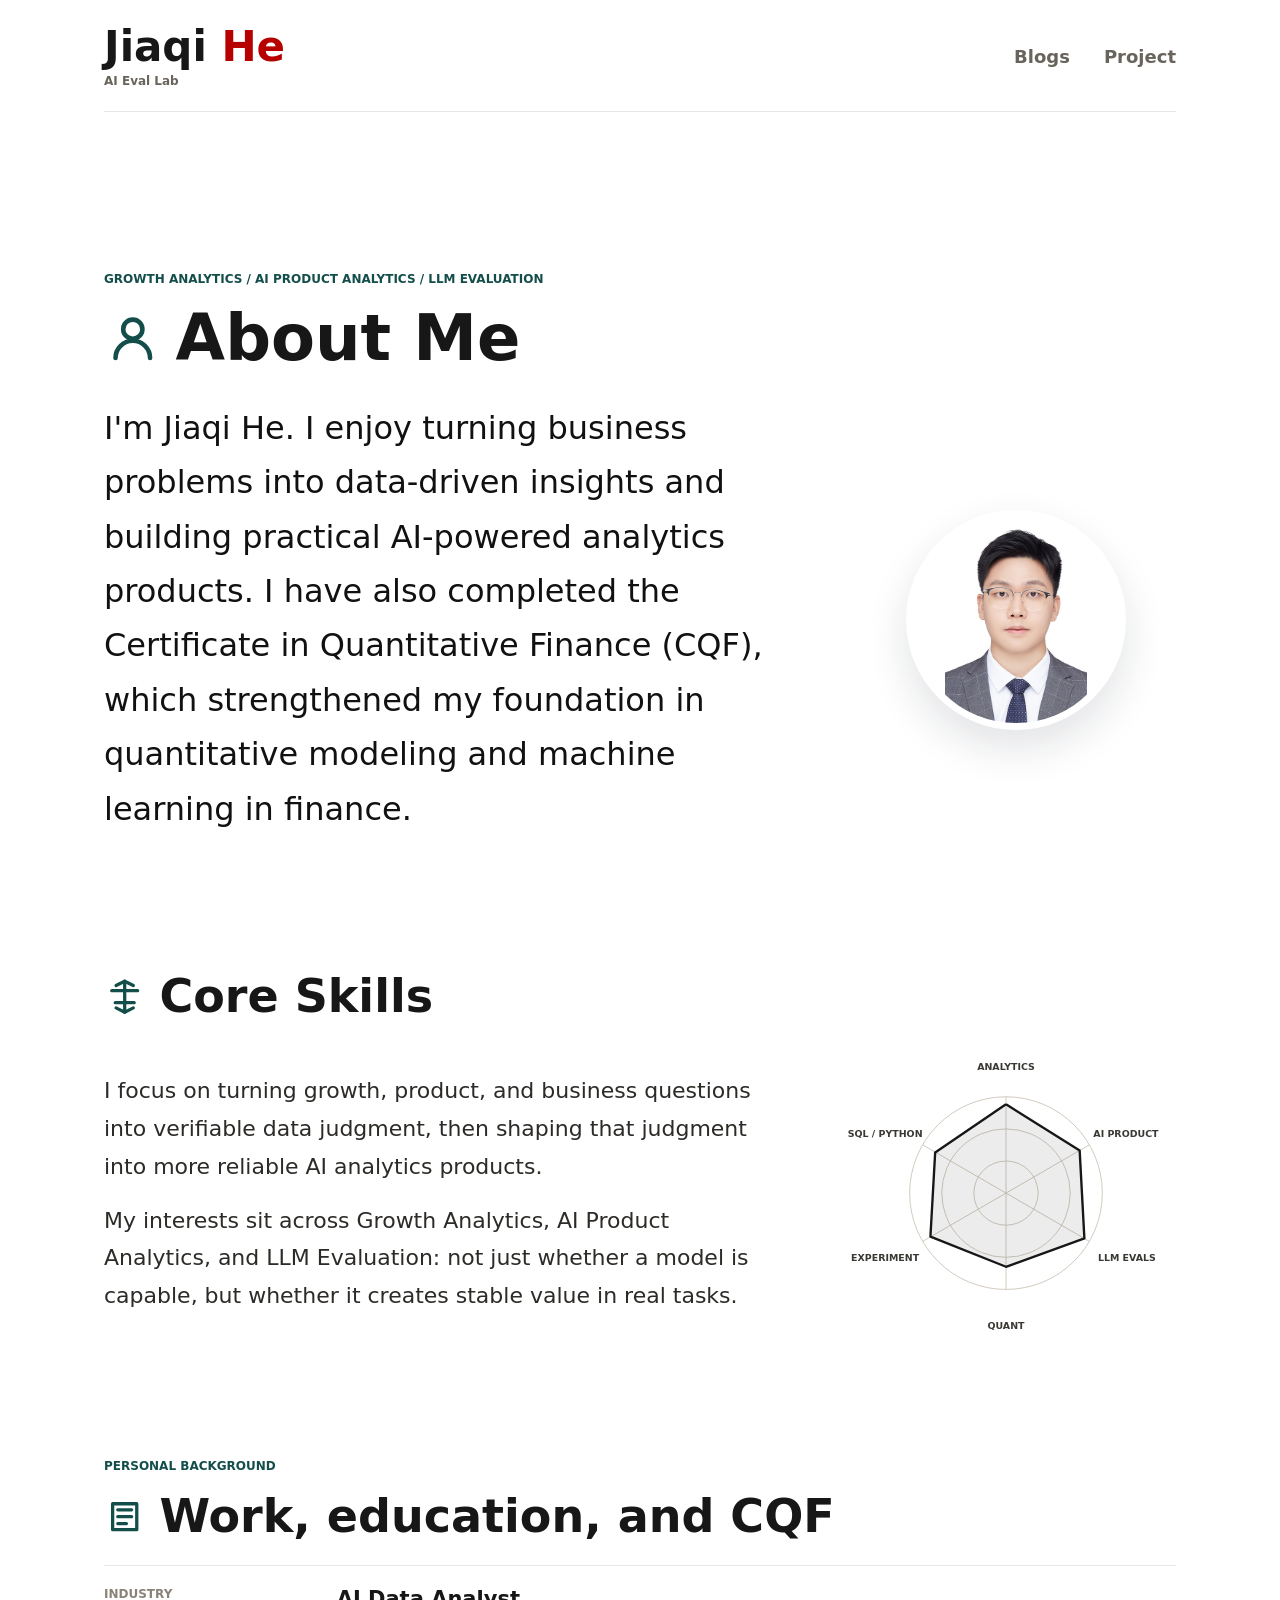
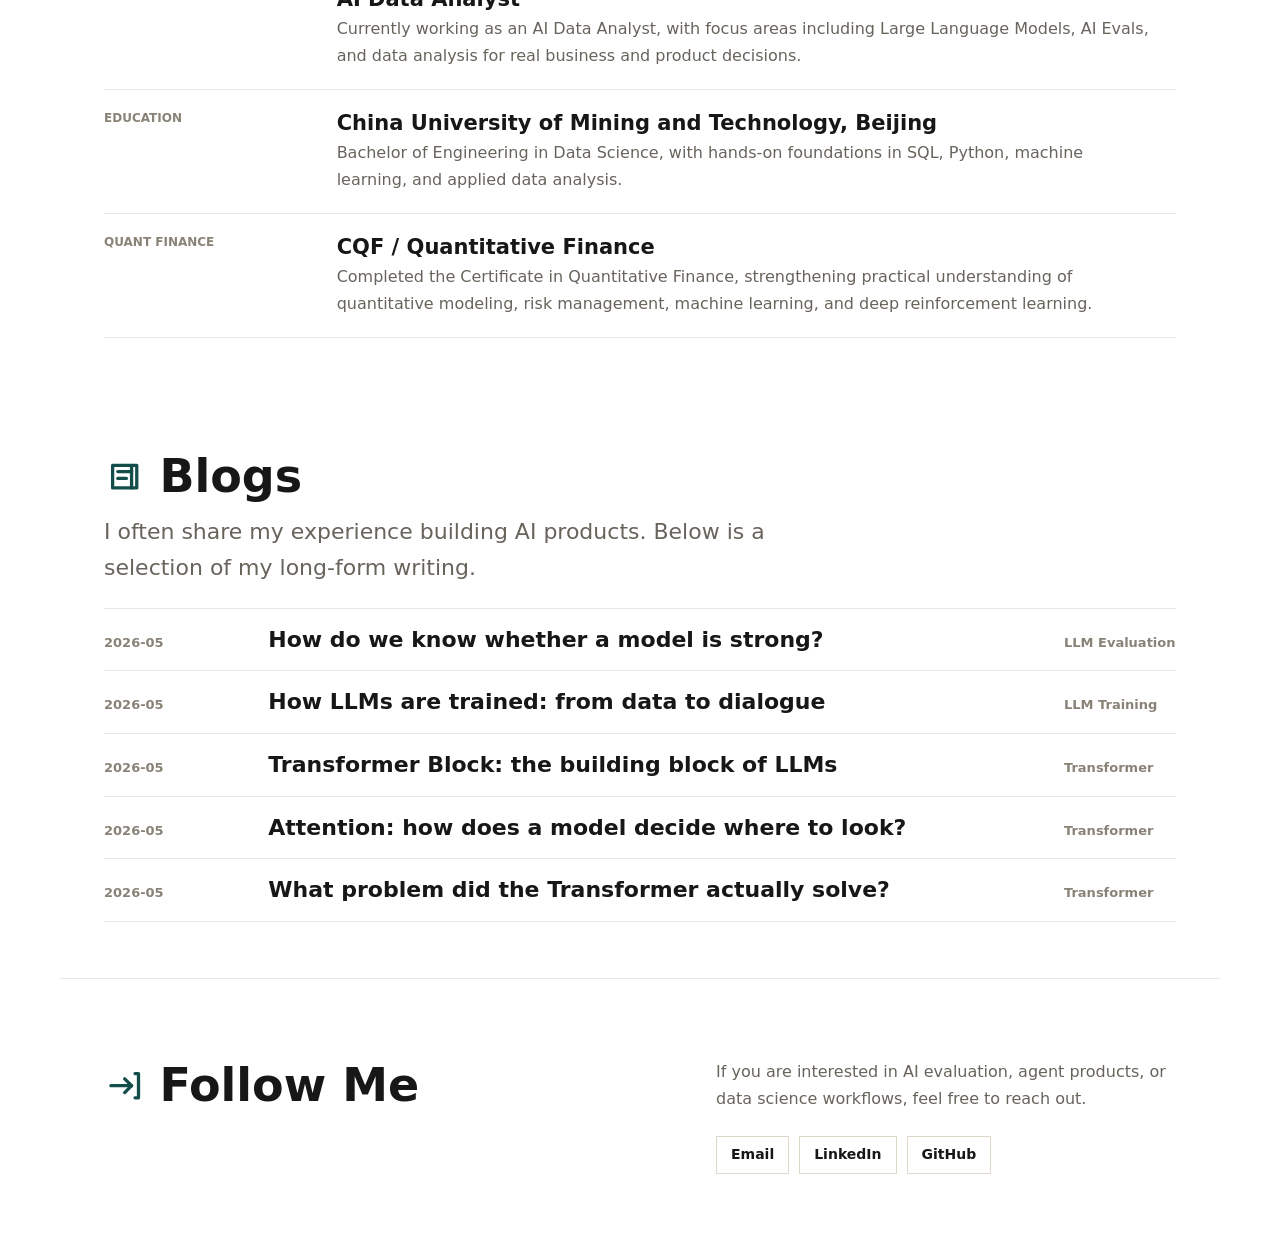
==== index.html @ b6d9ae8b "fix: unify brand to Jiaqi He (red italic) style across all pages Removes the JH block mark from arti" ====
<!doctype html>
<html lang="en">
  <head>
    <meta charset="utf-8" />
    <meta name="viewport" content="width=device-width, initial-scale=1" />
    <title>Jiaqi He | AI Eval & Agent Research</title>
    <meta
      name="description"
      content="一个数据科学背景的 AI 产品与评测研究者，持续探索大模型能力边界。"
    />
    <link rel="stylesheet" href="site.css?v=20260524-en" />
  </head>
  <body data-lang="en">
    <header class="site-header">
      <a class="brand" href="index.html" aria-label="回到首页">
        <span>
          <strong><span>Jiaqi</span> <em>He</em></strong>
          <small>AI Eval Lab</small>
        </span>
      </a>
      <nav class="nav" aria-label="主导航">
        <a href="blogs.html" data-i18n="navWriting">Blogs</a>
        <a href="projects.html" data-i18n="navWork">Project</a>
      </nav>
    </header>

    <main id="top">
      <section class="hero writer-hero" aria-labelledby="hero-title">
        <div class="hero-copy">
          <p class="eyebrow" data-i18n="heroEyebrow">Growth Analytics / AI Product Analytics / LLM Evaluation</p>
          <h1 id="hero-title" class="title-with-icon hero-title">
            <span class="title-icon" aria-hidden="true">
              <svg viewBox="0 0 24 24">
                <path d="M12 12a4 4 0 1 0 0-8 4 4 0 0 0 0 8Z" />
                <path d="M4.8 20a7.2 7.2 0 0 1 14.4 0" />
              </svg>
            </span>
            <span class="title-text" data-i18n="heroTitle">About Me</span>
          </h1>
          <p class="hero-lede" data-i18n="heroLede">
            I'm Jiaqi He. I enjoy turning business problems into data-driven insights and building practical AI-powered analytics products. I have also completed the Certificate in Quantitative Finance (CQF), which strengthened my foundation in quantitative modeling and machine learning in finance.
          </p>
        </div>
        <div class="profile-panel">
          <img src="assets/images/profile-professional.jpg" alt="Jiaqi He professional portrait" />
        </div>
      </section>

      <section class="section text-section" aria-labelledby="skills-title">
        <h2 id="skills-title" class="title-with-icon">
          <span class="title-icon" aria-hidden="true">
            <svg viewBox="0 0 24 24">
              <path d="M12 3v18" />
              <path d="M4.5 8.5h15" />
              <path d="M6.5 15.5h11" />
              <path d="M7 5.5 12 3l5 2.5" />
              <path d="M7 18.5 12 21l5-2.5" />
            </svg>
          </span>
          <span class="title-text" data-i18n="skillsKicker">Core Skills</span>
        </h2>
        <div class="skills-overview">
          <div class="text-stack">
            <p data-i18n="homeBioOne">
              我关注如何把增长、产品和业务问题转化为可验证的数据判断，并进一步沉淀成更稳定的 AI 分析产品。
            </p>
            <p data-i18n="homeBioTwo">
              我的工作兴趣集中在 Growth Analytics、AI Product Analytics 和 LLM Evaluation：既关心模型能力，也关心这些能力是否能在真实任务里稳定产生价值。
            </p>
          </div>
          <figure class="skill-radar" aria-label="Skill matrix radar chart">
            <svg viewBox="0 0 360 320" role="img" aria-labelledby="skill-radar-title skill-radar-desc">
              <title id="skill-radar-title">Skill Matrix</title>
              <desc id="skill-radar-desc">Radar chart showing strengths across analytics, AI product, LLM evaluation, quantitative modeling, experimentation, and SQL or Python.</desc>
              <g class="radar-grid">
                <circle cx="180" cy="160" r="34" />
                <circle cx="180" cy="160" r="68" />
                <circle cx="180" cy="160" r="102" />
                <line x1="180" y1="160" x2="180" y2="58" />
                <line x1="180" y1="160" x2="268" y2="109" />
                <line x1="180" y1="160" x2="268" y2="211" />
                <line x1="180" y1="160" x2="180" y2="262" />
                <line x1="180" y1="160" x2="92" y2="211" />
                <line x1="180" y1="160" x2="92" y2="109" />
              </g>
              <polygon class="radar-area" points="180,66 258,115 263,208 180,238 100,206 105,117" />
              <polyline class="radar-line" points="180,66 258,115 263,208 180,238 100,206 105,117 180,66" />
              <g class="radar-labels">
                <text x="180" y="30" text-anchor="middle">Analytics</text>
                <text x="307" y="101" text-anchor="middle">AI Product</text>
                <text x="308" y="232" text-anchor="middle">LLM Evals</text>
                <text x="180" y="304" text-anchor="middle">Quant</text>
                <text x="52" y="232" text-anchor="middle">Experiment</text>
                <text x="52" y="101" text-anchor="middle">SQL / Python</text>
              </g>
            </svg>
          </figure>
        </div>
      </section>

      <section class="section compact-section" aria-labelledby="background-title">
        <div class="section-heading">
          <p class="section-kicker" data-i18n="backgroundKicker">Personal Background</p>
          <h2 id="background-title" class="title-with-icon">
            <span class="title-icon" aria-hidden="true">
              <svg viewBox="0 0 24 24">
                <path d="M5 4.5h14v15H5z" />
                <path d="M8 8h8" />
                <path d="M8 12h8" />
                <path d="M8 16h5" />
              </svg>
            </span>
            <span class="title-text" data-i18n="aboutDetailTitle">基础与经历</span>
          </h2>
        </div>
        <div class="info-list">
          <article class="info-row">
            <span class="info-meta" data-i18n="backgroundOneLabel">Industry</span>
            <div>
              <h3 data-i18n="backgroundOneTitle">AI Data Analyst</h3>
              <p data-i18n="backgroundOneBody">当前从事 AI Data Analyst 工作，关注 Large Language Models、AI Evals，以及如何用数据分析支持实际业务和产品判断。</p>
            </div>
          </article>
          <article class="info-row">
            <span class="info-meta" data-i18n="backgroundTwoLabel">Education</span>
            <div>
              <h3 data-i18n="backgroundTwoTitle">中国矿业大学（北京）</h3>
              <p data-i18n="backgroundTwoBody">本科专业为 Data Science，系统学习 SQL、Python、机器学习和数据分析，并持续将数据方法用于业务问题拆解。</p>
            </div>
          </article>
          <article class="info-row">
            <span class="info-meta" data-i18n="backgroundThreeLabel">Quant Finance</span>
            <div>
              <h3 data-i18n="backgroundThreeTitle">CQF / Quantitative Finance</h3>
              <p data-i18n="backgroundThreeBody">完成 Certificate in Quantitative Finance，强化了金融量化建模、风险管理、机器学习和深度强化学习方面的实践基础。</p>
            </div>
          </article>
        </div>
      </section>

      <section class="section compact-section" aria-labelledby="selected-blogs-title">
        <div class="section-heading">
          <h2 id="selected-blogs-title" class="title-with-icon">
            <span class="title-icon" aria-hidden="true">
              <svg viewBox="0 0 24 24">
                <path d="M5 5.5h14v13H5z" />
                <path d="M8 9h8" />
                <path d="M8 13h5" />
                <path d="M16 5.5v13" />
              </svg>
            </span>
            <span class="title-text" data-i18n="homeSelectedBlogsTitle">Blogs</span>
          </h2>
          <p class="section-intro" data-i18n="homeSelectedBlogsIntro">
            I often share my experience building AI products. Below is a selection of my long-form writing.
          </p>
        </div>
        <div class="post-table">
          <a class="post-row" href="articles/model-evaluation.html">
            <time data-i18n="postFiveDate">2026-05</time>
            <span data-i18n="writingFiveTitle">大模型能力评估：怎么判断一个模型强不强？</span>
            <em data-i18n="postFiveTopic">LLM Evaluation</em>
          </a>
          <a class="post-row" href="articles/llm-training.html">
            <time data-i18n="postFourDate">2026-05</time>
            <span data-i18n="writingFourTitle">LLM 训练过程：从数据到会对话的模型</span>
            <em data-i18n="postFourTopic">LLM Training</em>
          </a>
          <a class="post-row" href="articles/transformer-block.html">
            <time data-i18n="postThreeDate">2026-05</time>
            <span data-i18n="writingThreeTitle">Transformer Block：大模型的一块积木</span>
            <em data-i18n="postThreeTopic">Transformer</em>
          </a>
          <a class="post-row" href="articles/attention.html">
            <time data-i18n="postTwoDate">2026-05</time>
            <span data-i18n="writingTwoTitle">Attention 机制：模型如何决定该看哪里？</span>
            <em data-i18n="postTwoTopic">Transformer</em>
          </a>
          <a class="post-row" href="articles/transformer.html">
            <time data-i18n="postOneDate">2026-05</time>
            <span data-i18n="writingOneTitle">Transformer 到底解决了什么问题？</span>
            <em data-i18n="postOneTopic">Transformer</em>
          </a>
        </div>
      </section>
    </main>

    <footer class="site-footer" id="contact">
      <div>
        <h2 class="title-with-icon">
          <span class="title-icon" aria-hidden="true">
            <svg viewBox="0 0 24 24">
              <path d="M4 12h12" />
              <path d="m12 8 4 4-4 4" />
              <path d="M18 5h2v14h-2" />
            </svg>
          </span>
          <span class="title-text" data-i18n="contactTitle">Follow Me</span>
        </h2>
      </div>
      <div class="contact-panel">
        <p class="contact-copy" data-i18n="contactBody">
          如果你也关注 AI 评测、Agent 产品或数据科学工作流，欢迎交流。
        </p>
        <div class="contact-actions" aria-label="Contact links">
          <a href="mailto:hejiaqi0318@163.com">Email</a>
          <a href="https://www.linkedin.com/in/jiaqihe-ai" target="_blank" rel="noreferrer">LinkedIn</a>
          <a href="https://github.com/hejiaqi0318" target="_blank" rel="noreferrer">GitHub</a>
        </div>
      </div>
    </footer>
    <script src="site.js?v=20260524-en"></script>
  </body>
</html>
---- site.css ----
:root {
  --bg: #f7f5ef;
  --paper: #fffdf8;
  --panel: #ffffff;
  --ink: #171717;
  --muted: #68645c;
  --quiet: #898277;
  --line: #ded8ca;
  --line-strong: #171717;
  --accent: #0f766e;
  --accent-dark: #134e4a;
  --blue: #2457a6;
  --green: #0f766e;
  --shadow: 0 20px 45px rgba(38, 35, 28, 0.1);
}

* {
  box-sizing: border-box;
}

html {
  scroll-behavior: smooth;
}

body {
  margin: 0;
  background: #ffffff;
  color: var(--ink);
  font-family:
    Inter, ui-sans-serif, system-ui, -apple-system, BlinkMacSystemFont, "Segoe UI",
    "PingFang SC", "Hiragino Sans GB", "Microsoft YaHei", sans-serif;
  line-height: 1.65;
}

a {
  color: inherit;
  text-decoration: none;
}

.site-header {
  max-width: 1160px;
  margin: 0 auto;
  display: grid;
  grid-template-columns: 1fr auto;
  align-items: center;
  gap: 24px;
  padding: 26px clamp(20px, 4vw, 44px) 20px;
  background: #ffffff;
}

.site-header::after {
  grid-column: 1 / -1;
  height: 1px;
  background: #e6e6e6;
  content: "";
}

.brand {
  display: inline-flex;
  align-items: center;
  gap: 12px;
  width: fit-content;
  font-size: clamp(28px, 4vw, 42px);
  font-weight: 800;
}

.brand strong,
.brand small {
  display: block;
  line-height: 1;
}

.brand em {
  color: #b70000;
  font-style: normal;
}

.brand small {
  margin-top: 7px;
  color: var(--muted);
  font-size: 12px;
  font-weight: 650;
}

.nav {
  display: flex;
  gap: clamp(14px, 3vw, 34px);
  color: var(--muted);
  font-size: 18px;
  font-weight: 750;
}

.nav a:hover,
.project-card a:hover,
.writing-item:hover h3 {
  color: var(--accent-dark);
}

.hero {
  display: grid;
  grid-template-columns: minmax(0, 1.1fr) minmax(360px, 640px);
  gap: clamp(40px, 7vw, 112px);
  align-items: center;
  padding: clamp(76px, 11vw, 138px) clamp(20px, 4vw, 44px) clamp(42px, 6vw, 72px);
}

.hero-copy {
  max-width: 720px;
}

.eyebrow,
.section-kicker,
.card-label {
  margin: 0 0 14px;
  color: var(--accent-dark);
  font-size: 12px;
  font-weight: 850;
  letter-spacing: 0;
  text-transform: uppercase;
}

h1,
h2,
h3,
p {
  margin-top: 0;
}

h1 {
  max-width: 920px;
  margin-bottom: 28px;
  font-size: clamp(42px, 5vw, 64px);
  line-height: 1.08;
  letter-spacing: 0;
}

.hero-lede {
  max-width: 720px;
  margin-bottom: 28px;
  color: #111111;
  font-size: clamp(22px, 2.7vw, 32px);
  line-height: 1.7;
}

.signal-list {
  display: flex;
  flex-wrap: wrap;
  gap: 10px;
  margin-bottom: 30px;
}

.signal-list span {
  display: inline-flex;
  align-items: center;
  min-height: 34px;
  padding: 0 12px;
  border: 1px solid var(--line);
  background: rgba(255, 255, 255, 0.72);
  color: #38524f;
  font-size: 12px;
  font-weight: 780;
}

.hero-actions {
  display: flex;
  flex-wrap: wrap;
  gap: 12px;
}

.button {
  display: inline-flex;
  align-items: center;
  justify-content: center;
  min-height: 54px;
  padding: 0 22px;
  border: 1px solid #d9dee7;
  border-radius: 8px;
  color: #0576a8;
  font-size: 18px;
  font-weight: 800;
}

.button.primary {
  background: transparent;
  color: #0576a8;
}

.button.secondary {
  background: transparent;
}

.hero-visual {
  margin: 0;
}

.hero-visual img {
  display: block;
  width: 100%;
  aspect-ratio: 4 / 3;
  object-fit: cover;
  object-position: center;
  border: 1px solid var(--line);
  box-shadow: var(--shadow);
}

.hero-visual figcaption {
  margin-top: 12px;
  color: var(--muted);
  font-size: 13px;
}

.writer-hero {
  max-width: 1160px;
  margin: 0 auto;
  grid-template-columns: minmax(0, 760px) minmax(220px, 320px);
  min-height: auto;
  align-items: center;
}

.quick-links {
  display: flex;
  flex-wrap: wrap;
  gap: 16px;
  margin-top: 22px;
  color: #111111;
  font-size: 20px;
  font-weight: 850;
}

.quick-links a {
  color: #111111;
}

.quick-links a:hover {
  color: #0576a8;
}

.profile-panel {
  align-self: center;
  width: min(220px, 100%);
  margin: clamp(42px, 9vw, 120px) auto 0;
}

.profile-panel img {
  width: 100%;
  aspect-ratio: 1;
  padding: 7px;
  object-fit: contain;
  object-position: center;
  background: #ffffff;
  border: 0;
  border-radius: 999px;
  box-shadow: 0 18px 42px rgba(17, 24, 39, 0.12);
}

.section {
  max-width: 1160px;
  margin: 0 auto;
  padding: clamp(44px, 7vw, 82px) clamp(20px, 4vw, 44px);
  border-top: 0;
}

.statement {
  display: grid;
  grid-template-columns: minmax(0, 1.2fr) minmax(300px, 0.8fr);
  gap: clamp(30px, 6vw, 72px);
  align-items: center;
  background: #ffffff;
}

.statement h2 {
  max-width: 980px;
  margin-bottom: 18px;
  font-size: clamp(30px, 4.4vw, 52px);
  line-height: 1.12;
}

.statement-copy p:last-child {
  max-width: 850px;
  margin-bottom: 0;
  color: var(--muted);
  font-size: 19px;
}

.skill-cloud {
  display: flex;
  flex-wrap: wrap;
  align-content: center;
  justify-content: center;
  gap: 10px;
  min-height: 300px;
  padding: clamp(18px, 3vw, 28px);
  border: 1px solid var(--line);
  background:
    linear-gradient(135deg, rgba(240, 251, 248, 0.74), rgba(255, 255, 255, 0.92)),
    #ffffff;
  box-shadow: 0 12px 28px rgba(38, 35, 28, 0.06);
}

.skill-cloud span {
  display: inline-flex;
  align-items: center;
  min-height: 34px;
  padding: 0 12px;
  border: 1px solid rgba(15, 118, 110, 0.18);
  background: rgba(255, 255, 255, 0.78);
  color: #38524f;
  font-size: 13px;
  font-weight: 850;
}

.skill-cloud .cloud-lg {
  min-height: 42px;
  font-size: 17px;
}

.skill-cloud .cloud-xl {
  min-height: 52px;
  background: #171717;
  color: #ffffff;
  font-size: 22px;
}

.section-heading {
  display: block;
  margin-bottom: 22px;
}

.section-heading h2,
.site-footer h2 {
  margin-bottom: 0;
  font-size: clamp(30px, 4vw, 46px);
  line-height: 1.14;
}

.title-with-icon {
  display: flex;
  align-items: center;
  gap: 14px;
}

.title-icon {
  display: inline-flex;
  flex: 0 0 auto;
  width: 0.9em;
  height: 0.9em;
  color: var(--accent-dark);
}

.title-icon svg {
  display: block;
  width: 100%;
  height: 100%;
  fill: none;
  stroke: currentColor;
  stroke-linecap: round;
  stroke-linejoin: round;
  stroke-width: 1.9;
}

.title-text {
  min-width: 0;
}

.section-intro {
  max-width: 760px;
  margin: 12px 0 0;
  color: var(--muted);
  font-size: clamp(18px, 2vw, 22px);
  line-height: 1.62;
}

.text-section .section-intro {
  margin-bottom: 24px;
}

.text-section {
  padding-top: clamp(18px, 3vw, 34px);
  padding-bottom: clamp(30px, 5vw, 56px);
}

.text-section h2 {
  max-width: 860px;
  margin-bottom: 20px;
  font-size: clamp(30px, 4vw, 46px);
  line-height: 1.14;
}

.skills-overview {
  display: grid;
  grid-template-columns: minmax(0, 1fr) minmax(260px, 340px);
  gap: clamp(28px, 6vw, 72px);
  align-items: center;
}

.text-stack {
  display: grid;
  gap: 16px;
  max-width: 820px;
}

.text-stack p {
  margin-bottom: 0;
  color: #2d2b27;
  font-size: clamp(18px, 2vw, 22px);
  line-height: 1.72;
}

.skill-radar {
  margin: 0;
}

.skill-radar svg {
  display: block;
  width: 100%;
  max-width: 360px;
  margin-left: auto;
}

.radar-grid circle,
.radar-grid line {
  fill: none;
  stroke: #cfc8bb;
  stroke-width: 1;
}

.radar-area {
  fill: rgba(23, 23, 23, 0.08);
}

.radar-line {
  fill: none;
  stroke: var(--ink);
  stroke-linejoin: round;
  stroke-width: 2.5;
}

.radar-labels {
  fill: #3a3833;
  font-size: 10px;
  font-weight: 850;
  text-transform: uppercase;
}

.compact-section {
  padding-top: clamp(30px, 5vw, 56px);
  padding-bottom: clamp(30px, 5vw, 56px);
}

.page-intro {
  padding-bottom: clamp(20px, 3vw, 34px);
}

.page-intro h1 {
  margin-bottom: 18px;
}

.page-intro p:last-child {
  max-width: 760px;
  margin-bottom: 0;
  color: var(--muted);
  font-size: clamp(18px, 2vw, 22px);
}

.series-home-grid {
  display: grid;
  gap: 0;
  border-top: 1px solid #e6e6e6;
}

.series-home-card {
  min-height: auto;
  padding: 22px 0;
  border: 0;
  border-bottom: 1px solid #e6e6e6;
  background: #ffffff;
}

.series-home-card.featured {
  background: #ffffff;
}

.series-home-card span,
.post-meta {
  display: block;
  margin-bottom: 8px;
  color: var(--accent-dark);
  font-size: 12px;
  font-weight: 850;
  text-transform: uppercase;
}

.series-home-card strong {
  display: block;
  margin-bottom: 6px;
  font-size: 26px;
  line-height: 1.2;
}

.series-home-card p {
  margin-bottom: 0;
  color: var(--muted);
}

.background-grid,
.project-grid {
  display: grid;
  gap: 18px;
}

.project-list {
  display: grid;
  gap: 0;
  border-top: 1px solid #e6e6e6;
}

.background-grid {
  grid-template-columns: repeat(3, minmax(0, 1fr));
}

.background-grid.compact .background-card {
  min-height: 220px;
}

.project-grid {
  grid-template-columns: 1.15fr 1fr 1fr;
}

.background-card,
.project-card,
.writing-item {
  background: var(--panel);
  border: 0;
  border-bottom: 1px solid #e6e6e6;
  box-shadow: none;
}

.background-card {
  min-height: 260px;
  padding: 26px;
}

.background-card h3 {
  margin-bottom: 12px;
  font-size: 24px;
  line-height: 1.2;
}

.background-card p {
  color: var(--muted);
}

.info-list {
  display: grid;
  border-top: 1px solid #e6e6e6;
}

.info-row {
  display: grid;
  grid-template-columns: minmax(118px, 0.22fr) minmax(0, 1fr);
  gap: clamp(18px, 4vw, 48px);
  padding: 20px 0;
  border-bottom: 1px solid #e6e6e6;
}

.info-meta,
.project-topic {
  color: var(--quiet);
  font-size: 12px;
  font-weight: 850;
  line-height: 1.35;
  text-transform: uppercase;
}

.info-row h3 {
  margin-bottom: 4px;
  font-size: 21px;
  line-height: 1.25;
}

.info-row p {
  max-width: 820px;
  margin-bottom: 0;
  color: var(--muted);
}

.project-card {
  min-height: auto;
  padding: 24px 0;
}

.project-card.featured {
  background: #f0fbf8;
  border-color: rgba(15, 118, 110, 0.3);
}

.project-card h2,
.project-card h3 {
  margin-bottom: 12px;
  font-size: 24px;
  line-height: 1.2;
}

.project-card p {
  color: var(--muted);
}

.project-card a {
  display: inline-flex;
  margin-top: 10px;
  color: var(--accent);
  font-weight: 850;
}

.project-table {
  display: grid;
  border-top: 1px solid #e6e6e6;
}

.project-row {
  display: grid;
  grid-template-columns: minmax(118px, 0.22fr) minmax(0, 1fr) minmax(90px, auto);
  gap: clamp(16px, 4vw, 44px);
  align-items: start;
  padding: 22px 0;
  border-bottom: 1px solid #e6e6e6;
}

.project-row h2 {
  margin-bottom: 5px;
  font-size: 22px;
  line-height: 1.25;
}

.project-row p {
  max-width: 780px;
  margin-bottom: 0;
  color: var(--muted);
}

.project-status {
  justify-self: end;
  color: var(--accent-dark);
  font-size: 13px;
  font-style: normal;
  font-weight: 850;
  white-space: nowrap;
}

a.project-status:hover {
  color: #0576a8;
}

.check-list {
  display: grid;
  gap: 8px;
  margin: 20px 0 0;
  padding: 0;
  list-style: none;
}

.check-list li {
  position: relative;
  padding-left: 18px;
  color: #2d4b48;
  font-size: 15px;
}

.check-list li::before {
  position: absolute;
  left: 0;
  content: "•";
  color: var(--accent);
  font-weight: 900;
}

.writing-list {
  display: grid;
  gap: 0;
  border-top: 1px solid #e6e6e6;
}

.writing-item {
  display: grid;
  grid-template-columns: 64px 1fr;
  gap: 18px;
  align-items: start;
  padding: 22px 0;
}

.writing-item .list-number {
  display: grid;
  place-items: center;
  width: 44px;
  height: 44px;
  background: #eef2ff;
  color: var(--blue);
  font-weight: 850;
}

.writing-item h3 {
  margin-bottom: 5px;
  font-size: 24px;
}

.writing-item p {
  margin-bottom: 0;
  color: var(--muted);
}

.writing-item .post-meta {
  margin-bottom: 4px;
  color: var(--quiet);
}

.post-table {
  display: grid;
  border-top: 1px solid #e6e6e6;
}

.post-row {
  display: grid;
  grid-template-columns: minmax(88px, 0.16fr) minmax(0, 1fr) minmax(112px, auto);
  gap: clamp(16px, 4vw, 44px);
  align-items: baseline;
  padding: 16px 0;
  border-bottom: 1px solid #e6e6e6;
}

.post-row time,
.post-row em {
  color: var(--quiet);
  font-size: 13px;
  font-style: normal;
  font-weight: 760;
  line-height: 1.35;
  white-space: nowrap;
}

.post-row span {
  color: var(--ink);
  font-size: clamp(18px, 2vw, 22px);
  font-weight: 760;
  line-height: 1.35;
}

.post-row:hover span {
  color: var(--accent-dark);
}

.series-shell {
  min-height: 100vh;
  background: #fffdf8;
}

.series-hero {
  display: grid;
  grid-template-columns: minmax(0, 1fr) minmax(260px, 420px);
  gap: clamp(28px, 6vw, 76px);
  align-items: end;
  padding: clamp(54px, 8vw, 92px) clamp(20px, 5vw, 72px);
  border-bottom: 1px solid var(--line);
  background:
    linear-gradient(135deg, rgba(240, 251, 248, 0.86), rgba(255, 253, 248, 0.94) 56%),
    #fffdf8;
}

.series-hero h1 {
  max-width: 840px;
  margin-bottom: 18px;
}

.series-hero p {
  max-width: 780px;
  margin-bottom: 0;
  color: #403d37;
  font-size: clamp(17px, 2vw, 21px);
}

.series-note {
  border: 1px solid var(--line);
  background: #ffffff;
  padding: 22px;
  box-shadow: 0 12px 28px rgba(38, 35, 28, 0.06);
}

.series-note strong {
  display: block;
  margin-bottom: 8px;
  font-size: 18px;
}

.series-note span {
  color: var(--muted);
  font-size: 14px;
}

.article-list {
  display: grid;
  gap: 14px;
  padding: clamp(38px, 6vw, 66px) clamp(20px, 5vw, 72px);
}

.article-card {
  display: grid;
  grid-template-columns: 74px minmax(0, 1fr) auto;
  gap: 20px;
  align-items: center;
  padding: 22px;
  border: 1px solid var(--line);
  background: var(--panel);
  box-shadow: 0 12px 28px rgba(38, 35, 28, 0.06);
}

.article-card:hover h2 {
  color: var(--accent-dark);
}

.article-card-index {
  display: grid;
  place-items: center;
  width: 52px;
  height: 52px;
  background: #eef2ff;
  color: var(--blue);
  font-weight: 900;
}

.article-card h2 {
  margin-bottom: 6px;
  font-size: clamp(22px, 3vw, 30px);
  line-height: 1.18;
}

.article-card p {
  margin-bottom: 0;
  color: var(--muted);
}

.read-time {
  justify-self: end;
  min-width: 92px;
  color: var(--accent-dark);
  font-size: 13px;
  font-weight: 850;
  text-align: right;
}

.article-page {
  background: #fffdf8;
}

.article-layout {
  max-width: 920px;
  margin: 0 auto;
  padding: clamp(42px, 7vw, 78px) clamp(20px, 5vw, 44px);
}

.series-progress {
  margin-bottom: 38px;
  padding: 20px;
  border: 1px solid var(--line);
  background: #ffffff;
}

.progress-meta {
  display: flex;
  flex-wrap: wrap;
  justify-content: space-between;
  gap: 12px;
  margin-bottom: 14px;
  color: var(--muted);
  font-size: 14px;
  font-weight: 780;
}

.progress-track {
  overflow: hidden;
  height: 8px;
  background: #ece6da;
}

.progress-fill {
  height: 100%;
  background: var(--accent);
}

.series-steps {
  display: grid;
  grid-template-columns: repeat(5, minmax(0, 1fr));
  gap: 8px;
  margin-top: 14px;
}

.series-phase {
  padding: 20px 0 4px;
}

.series-phase-label {
  display: inline-block;
  font-size: 11px;
  font-weight: 850;
  color: var(--accent-dark);
  text-transform: uppercase;
  letter-spacing: 0.05em;
}

.article-body table {
  width: 100%;
  border-collapse: collapse;
  margin: 20px 0;
  font-size: 15px;
  line-height: 1.5;
}

.article-body th {
  padding: 10px 14px;
  text-align: left;
  font-weight: 760;
  background: #f4f1eb;
  border: 1px solid var(--line);
  color: var(--ink);
}

.article-body td {
  padding: 10px 14px;
  border: 1px solid var(--line);
  color: #403d37;
  vertical-align: top;
}

.series-steps a {
  display: grid;
  grid-template-columns: auto minmax(0, 1fr);
  gap: 10px;
  align-items: center;
  min-height: 74px;
  padding: 12px;
  border: 1px solid var(--line);
  color: var(--muted);
  font-weight: 850;
}

.series-steps a.active {
  border-color: rgba(15, 118, 110, 0.42);
  background: #f0fbf8;
  color: var(--accent-dark);
}

.step-index {
  display: grid;
  place-items: center;
  width: 34px;
  height: 34px;
  background: #eef2ff;
  color: var(--blue);
  font-size: 12px;
  font-weight: 900;
}

.series-steps a.active .step-index {
  background: var(--accent);
  color: #ffffff;
}

.step-title {
  color: #403d37;
  font-size: 13px;
  line-height: 1.25;
}

.series-steps a.active .step-title {
  color: var(--accent-dark);
}

.article-header {
  margin-bottom: 34px;
}

.article-header h1 {
  margin-bottom: 16px;
}

.article-summary {
  color: #403d37;
  font-size: clamp(18px, 2vw, 22px);
}

.article-body {
  color: #24211d;
  font-size: 18px;
}

.article-body h2 {
  margin: 38px 0 12px;
  font-size: clamp(25px, 3vw, 34px);
  line-height: 1.18;
}

.article-body p,
.article-body li {
  color: #403d37;
}

.article-body ul {
  display: grid;
  gap: 10px;
  padding-left: 22px;
}

.article-body blockquote {
  margin: 20px 0;
  padding: 14px 20px;
  border-left: 3px solid var(--accent);
  background: #f4f1eb;
}

.article-body blockquote p {
  margin-bottom: 0;
  color: #403d37;
}

.article-body pre {
  margin: 24px 0;
  padding: 20px 22px;
  background: #f4f1eb;
  border: 1px solid var(--line);
  overflow-x: auto;
  font-size: 14px;
  line-height: 1.72;
  color: #24211d;
}

.article-body pre code {
  font-family: ui-monospace, "SF Mono", Menlo, Consolas, monospace;
}

.article-toc {
  margin: 0 0 38px;
  padding: 20px 24px;
  border: 1px solid var(--line);
  background: #f9f8f5;
}

.article-toc-label {
  display: block;
  margin-bottom: 14px;
  color: var(--quiet);
  font-size: 11px;
  font-weight: 850;
  letter-spacing: 0.06em;
  text-transform: uppercase;
}

.article-toc ol {
  margin: 0;
  padding: 0;
  list-style: none;
  display: grid;
  gap: 9px;
}

.article-toc li {
  display: grid;
  grid-template-columns: 22px 1fr;
  gap: 10px;
  align-items: baseline;
}

.article-toc .toc-num {
  color: var(--quiet);
  font-size: 12px;
  font-weight: 780;
  font-variant-numeric: tabular-nums;
}

.article-toc a {
  color: var(--ink);
  font-size: 15px;
  font-weight: 760;
  line-height: 1.4;
}

.article-toc a:hover {
  color: var(--accent-dark);
}

.article-body h2 {
  position: relative;
}

.heading-anchor {
  position: absolute;
  left: -1.2em;
  opacity: 0;
  color: var(--muted);
  font-size: 0.72em;
  font-weight: 400;
  transition: opacity 0.12s;
  text-decoration: none;
}

.article-body h2:hover .heading-anchor {
  opacity: 1;
}

.article-figure {
  margin: 28px 0;
}

.article-figure img {
  display: block;
  width: 100%;
  max-width: 720px;
  border: 1px solid var(--line);
}

.article-figure figcaption {
  margin-top: 10px;
  color: var(--muted);
  font-size: 13px;
}

.concept-map {
  display: grid;
  grid-template-columns: repeat(3, minmax(0, 1fr));
  gap: 10px;
  margin: 26px 0;
}

.concept-node {
  min-height: 120px;
  padding: 18px;
  border: 1px solid var(--line);
  background: #ffffff;
}

.concept-node strong {
  display: block;
  margin-bottom: 8px;
  color: var(--ink);
  font-size: 17px;
}

.concept-node span {
  color: var(--muted);
  font-size: 14px;
}

.article-nav {
  display: grid;
  grid-template-columns: 1fr 1fr;
  gap: 14px;
  margin-top: 52px;
  padding-top: 24px;
  border-top: 1px solid var(--line);
}

.article-nav a {
  min-height: 92px;
  padding: 18px;
  border: 1px solid var(--line);
  background: #ffffff;
}

.article-nav a:last-child {
  text-align: right;
}

.article-nav span {
  display: block;
  margin-bottom: 5px;
  color: var(--muted);
  font-size: 13px;
  font-weight: 850;
}

.article-nav strong {
  font-size: 18px;
  line-height: 1.25;
}

.site-footer {
  max-width: 1160px;
  margin: 0 auto;
  display: grid;
  grid-template-columns: minmax(0, 1fr) minmax(280px, 460px);
  gap: 30px;
  padding: clamp(48px, 7vw, 80px) clamp(20px, 4vw, 44px);
  background: #ffffff;
  color: var(--ink);
  border-top: 1px solid #e6e6e6;
}

.site-footer .section-kicker {
  color: var(--accent-dark);
}

.contact-panel {
  align-self: end;
}

.contact-copy {
  margin-bottom: 0;
  color: var(--muted);
}

.contact-actions {
  display: flex;
  flex-wrap: wrap;
  gap: 10px;
  margin-top: 24px;
}

.contact-actions a {
  display: inline-flex;
  align-items: center;
  justify-content: center;
  min-height: 38px;
  padding: 0 14px;
  border: 1px solid var(--line);
  color: var(--ink);
  font-size: 14px;
  font-weight: 850;
}

.contact-actions a:hover {
  border-color: var(--ink);
}

@media (max-width: 980px) {
  .site-header {
    grid-template-columns: 1fr auto;
  }

  .nav {
    grid-column: 1 / -1;
    grid-row: 2;
  }

  .hero,
  .series-hero,
  .statement,
  .skills-overview,
  .series-home-grid,
  .background-grid,
  .project-grid,
  .site-footer {
    grid-template-columns: 1fr;
  }

  .writer-hero {
    grid-template-columns: minmax(0, 1fr) minmax(190px, 240px);
  }

  .hero {
    min-height: auto;
  }

  .hero-visual {
    max-width: 620px;
  }

  .series-steps {
    grid-template-columns: repeat(2, minmax(0, 1fr));
  }
}

@media (max-width: 560px) {
  .site-header {
    padding: 16px 20px;
  }

  .nav {
    width: 100%;
    justify-content: space-between;
    gap: 8px;
    font-size: 13px;
  }

  .writer-hero {
    grid-template-columns: 1fr;
  }

  h1 {
    font-size: 36px;
  }

  .section-heading {
    display: block;
  }

  .project-card,
  .article-card,
  .writing-item {
    padding: 18px;
  }

  .article-card,
  .writing-item {
    grid-template-columns: 1fr;
  }

  .info-row,
  .project-row,
  .post-row {
    grid-template-columns: 1fr;
    gap: 6px;
  }

  .project-status {
    justify-self: start;
  }

  .read-time {
    justify-self: start;
    text-align: left;
  }

  .series-steps,
  .concept-map,
  .article-nav {
    grid-template-columns: 1fr;
  }

  .article-body table {
    display: block;
    overflow-x: auto;
    white-space: nowrap;
  }

  .article-nav a:last-child {
    text-align: left;
  }
}
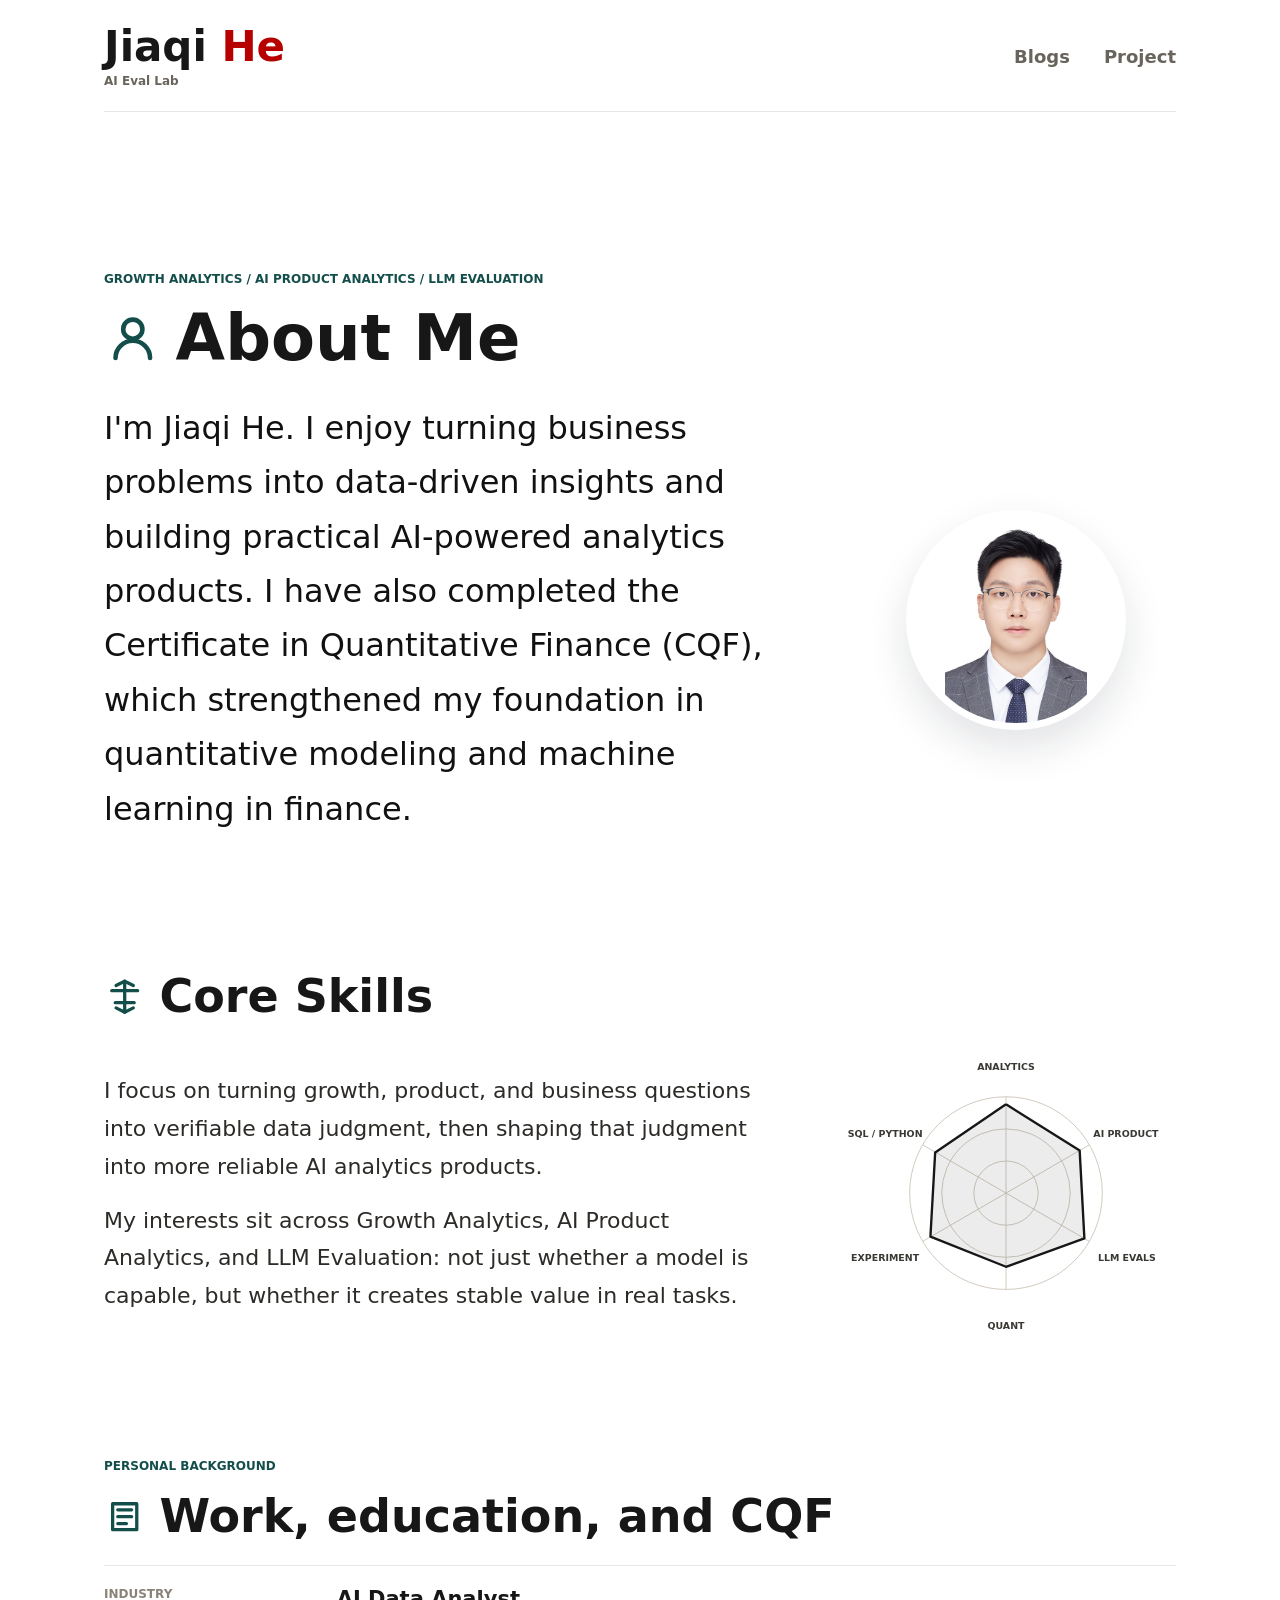
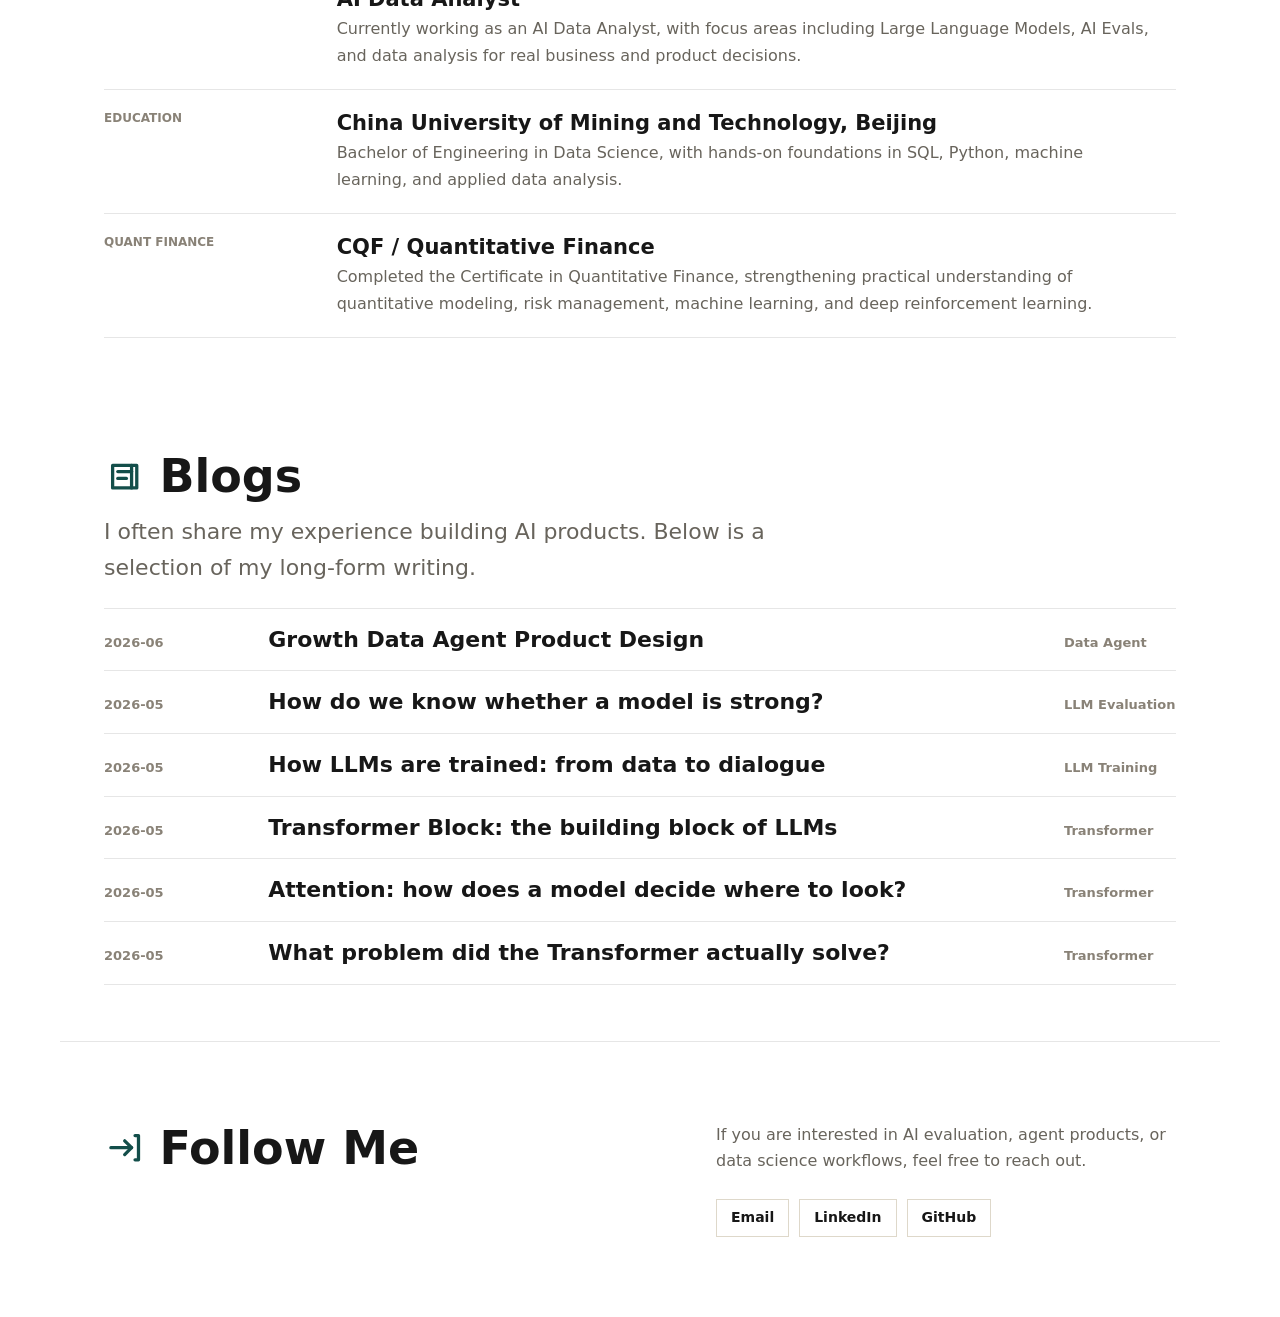
==== commit 968a43d7: "feat: add data agent product design article" ====
--- a/index.html
+++ b/index.html
@@ -8,7 +8,7 @@
       name="description"
       content="一个数据科学背景的 AI 产品与评测研究者，持续探索大模型能力边界。"
     />
-    <link rel="stylesheet" href="site.css?v=20260524-en" />
+    <link rel="stylesheet" href="site.css?v=20260524-c" />
   </head>
   <body data-lang="en">
     <header class="site-header">
@@ -156,6 +156,11 @@
           </p>
         </div>
         <div class="post-table">
+          <a class="post-row" href="articles/data-agent-product-design.html">
+            <time data-i18n="postSixDate">2026-06</time>
+            <span data-i18n="writingSixTitle">增长 Data Agent 产品设计</span>
+            <em data-i18n="postSixTopic">Data Agent</em>
+          </a>
           <a class="post-row" href="articles/model-evaluation.html">
             <time data-i18n="postFiveDate">2026-05</time>
             <span data-i18n="writingFiveTitle">大模型能力评估：怎么判断一个模型强不强？</span>
@@ -209,6 +214,6 @@
         </div>
       </div>
     </footer>
-    <script src="site.js?v=20260524-en"></script>
+    <script src="site.js?v=20260524-c"></script>
   </body>
 </html>
--- a/site.css
+++ b/site.css
@@ -750,7 +750,9 @@
 
 .series-shell {
   min-height: 100vh;
-  background: #fffdf8;
+  background:
+    linear-gradient(135deg, rgba(240, 251, 248, 0.86) 0%, rgba(255, 253, 248, 0.94) 40%),
+    #fffdf8;
 }
 
 .series-hero {
@@ -758,11 +760,10 @@
   grid-template-columns: minmax(0, 1fr) minmax(260px, 420px);
   gap: clamp(28px, 6vw, 76px);
   align-items: end;
-  padding: clamp(54px, 8vw, 92px) clamp(20px, 5vw, 72px);
+  max-width: 1160px;
+  margin: 0 auto;
+  padding: clamp(54px, 8vw, 92px) clamp(20px, 4vw, 44px);
   border-bottom: 1px solid var(--line);
-  background:
-    linear-gradient(135deg, rgba(240, 251, 248, 0.86), rgba(255, 253, 248, 0.94) 56%),
-    #fffdf8;
 }
 
 .series-hero h1 {
@@ -796,20 +797,20 @@
 }
 
 .article-list {
-  display: grid;
-  gap: 14px;
-  padding: clamp(38px, 6vw, 66px) clamp(20px, 5vw, 72px);
+  max-width: 1160px;
+  margin: 0 auto;
+  padding: clamp(38px, 6vw, 66px) clamp(20px, 4vw, 44px);
 }
 
 .article-card {
   display: grid;
-  grid-template-columns: 74px minmax(0, 1fr) auto;
-  gap: 20px;
-  align-items: center;
-  padding: 22px;
-  border: 1px solid var(--line);
-  background: var(--panel);
-  box-shadow: 0 12px 28px rgba(38, 35, 28, 0.06);
+  grid-template-columns: minmax(52px, 0.1fr) minmax(0, 1fr) auto;
+  gap: clamp(16px, 4vw, 44px);
+  align-items: baseline;
+  padding: 18px 0;
+  border-bottom: 1px solid #e6e6e6;
+  background: transparent;
+  text-decoration: none;
 }
 
 .article-card:hover h2 {
@@ -817,33 +818,33 @@
 }
 
 .article-card-index {
-  display: grid;
-  place-items: center;
-  width: 52px;
-  height: 52px;
-  background: #eef2ff;
-  color: var(--blue);
-  font-weight: 900;
+  color: var(--quiet);
+  font-size: 13px;
+  font-weight: 760;
+  white-space: nowrap;
 }
 
 .article-card h2 {
-  margin-bottom: 6px;
-  font-size: clamp(22px, 3vw, 30px);
-  line-height: 1.18;
+  margin-bottom: 4px;
+  font-size: clamp(18px, 2vw, 22px);
+  font-weight: 760;
+  line-height: 1.35;
 }
 
 .article-card p {
   margin-bottom: 0;
+  font-size: 14px;
   color: var(--muted);
 }
 
 .read-time {
   justify-self: end;
-  min-width: 92px;
-  color: var(--accent-dark);
+  min-width: 80px;
+  color: var(--quiet);
   font-size: 13px;
-  font-weight: 850;
+  font-weight: 760;
   text-align: right;
+  white-space: nowrap;
 }
 
 .article-page {
@@ -851,10 +852,11 @@
 }
 
 .article-layout {
-  max-width: 920px;
+  max-width: 1160px;
   margin: 0 auto;
-  padding: clamp(42px, 7vw, 78px) clamp(20px, 5vw, 44px);
-}
+  padding: clamp(42px, 7vw, 78px) clamp(20px, 4vw, 44px);
+}
+
 
 .series-progress {
   margin-bottom: 38px;
@@ -1291,12 +1293,10 @@
   }
 
   .project-card,
-  .article-card,
   .writing-item {
     padding: 18px;
   }
 
-  .article-card,
   .writing-item {
     grid-template-columns: 1fr;
   }
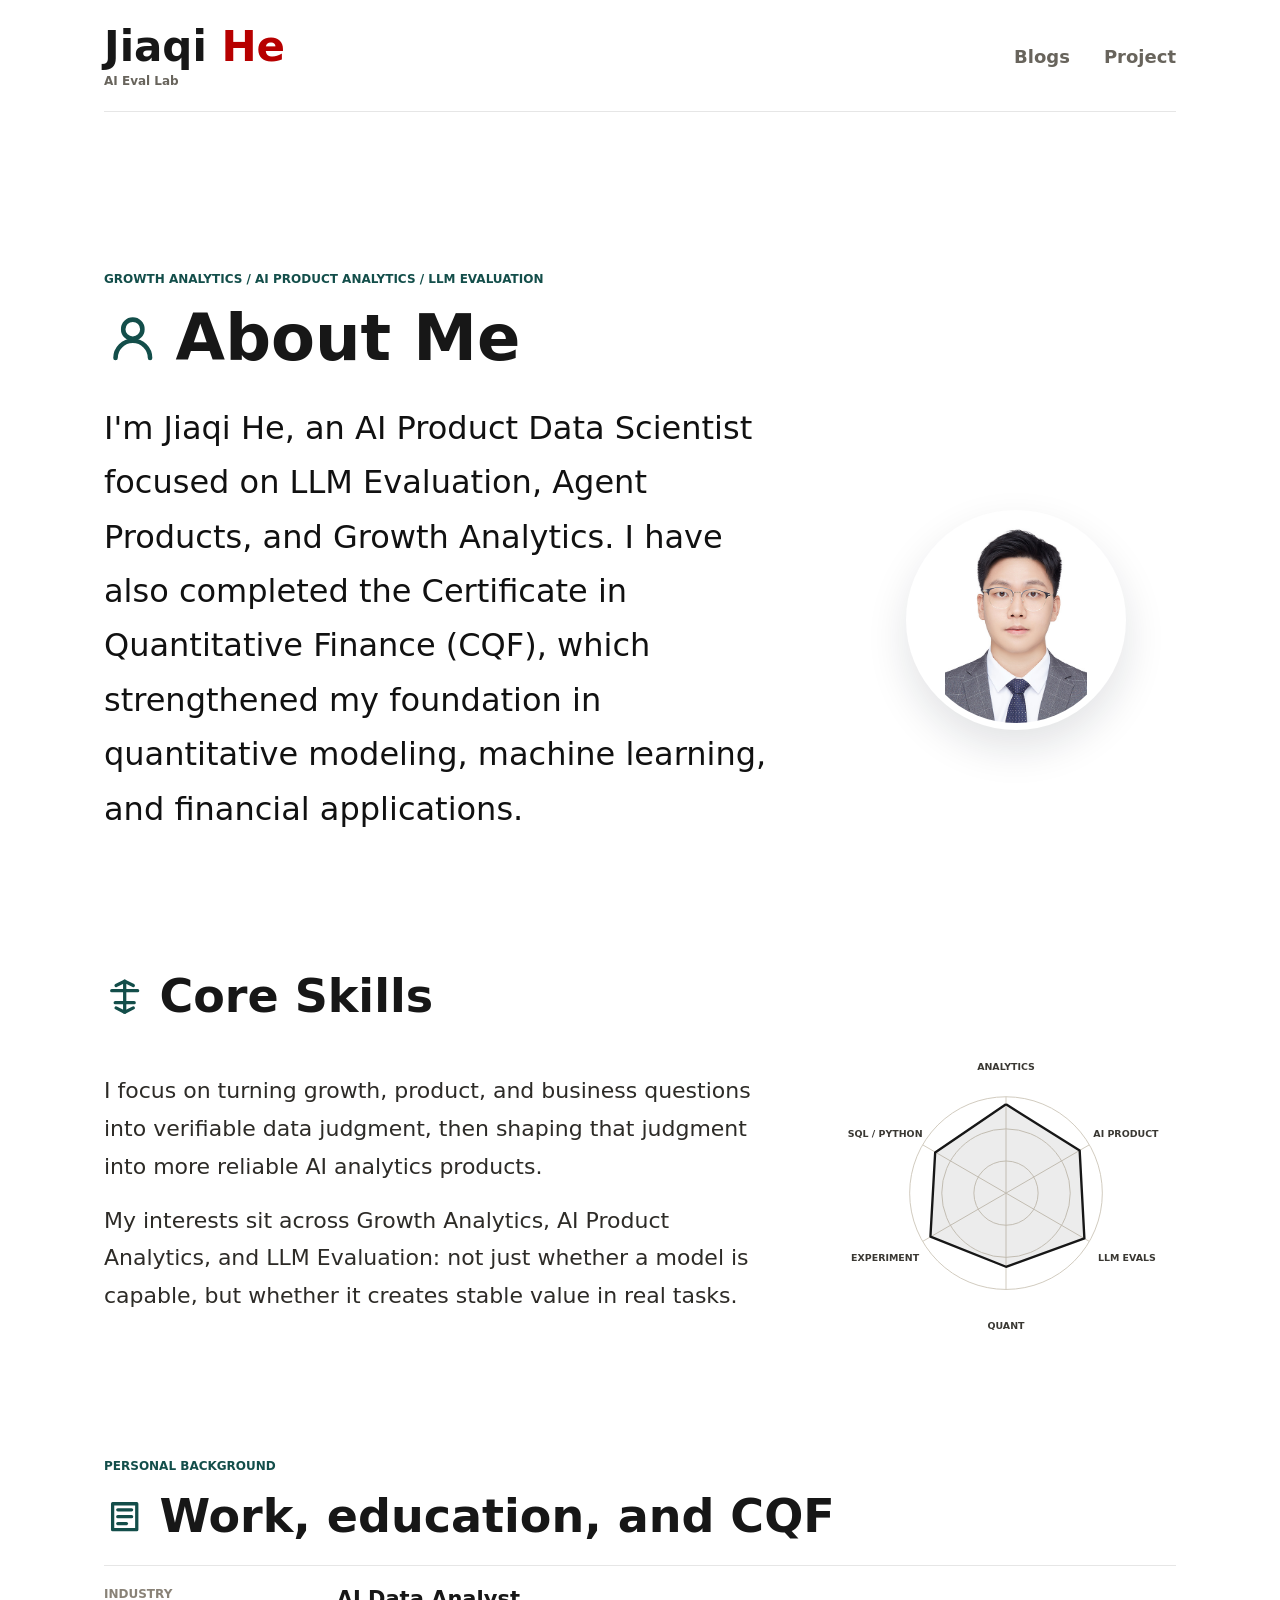
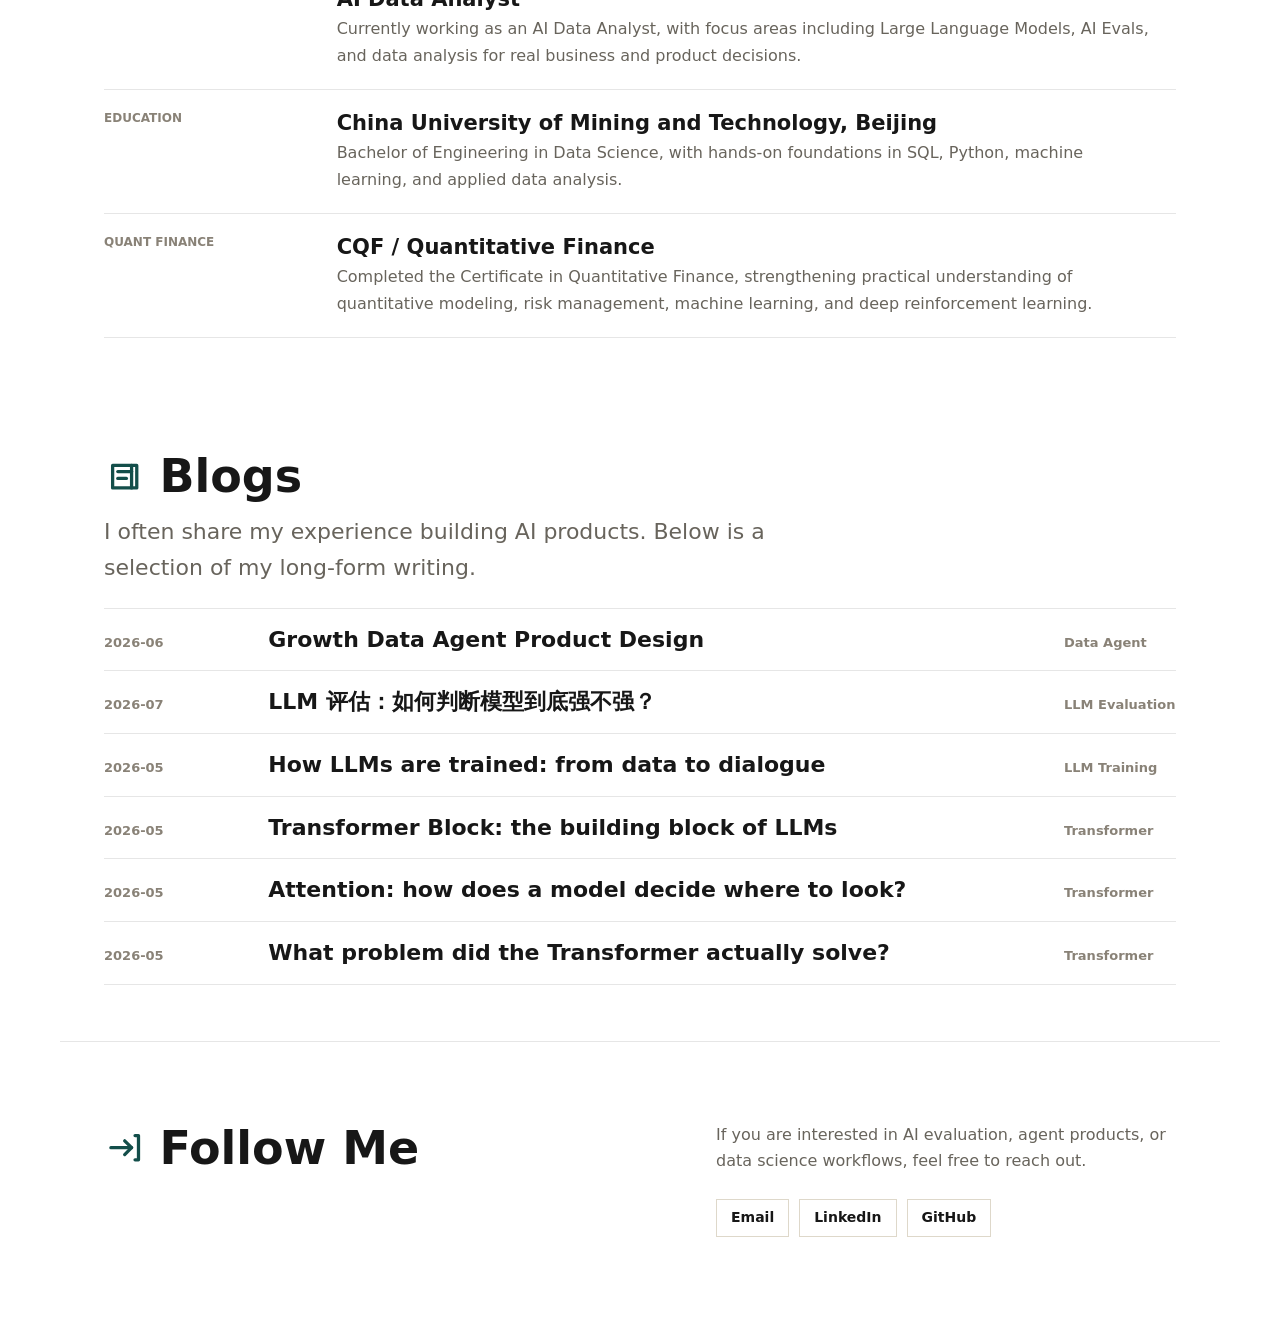
==== commit 15eb33af: "feat: publish expanded LLM evaluation article" ====
--- a/index.html
+++ b/index.html
@@ -6,28 +6,28 @@
     <title>Jiaqi He | AI Eval & Agent Research</title>
     <meta
       name="description"
-      content="一个数据科学背景的 AI 产品与评测研究者，持续探索大模型能力边界。"
+      content="Data scientist and AI analyst focused on model evaluation, growth analytics, and practical AI products."
     />
     <link rel="stylesheet" href="site.css?v=20260524-c" />
   </head>
-  <body data-lang="en">
+  <body>
     <header class="site-header">
-      <a class="brand" href="index.html" aria-label="回到首页">
+      <a class="brand" href="index.html" aria-label="Back to home">
         <span>
           <strong><span>Jiaqi</span> <em>He</em></strong>
           <small>AI Eval Lab</small>
         </span>
       </a>
-      <nav class="nav" aria-label="主导航">
-        <a href="blogs.html" data-i18n="navWriting">Blogs</a>
-        <a href="projects.html" data-i18n="navWork">Project</a>
+      <nav class="nav" aria-label="Main navigation">
+        <a href="blogs.html">Blogs</a>
+        <a href="projects.html">Project</a>
       </nav>
     </header>
 
     <main id="top">
       <section class="hero writer-hero" aria-labelledby="hero-title">
         <div class="hero-copy">
-          <p class="eyebrow" data-i18n="heroEyebrow">Growth Analytics / AI Product Analytics / LLM Evaluation</p>
+          <p class="eyebrow">Growth Analytics / AI Product Analytics / LLM Evaluation</p>
           <h1 id="hero-title" class="title-with-icon hero-title">
             <span class="title-icon" aria-hidden="true">
               <svg viewBox="0 0 24 24">
@@ -35,11 +35,9 @@
                 <path d="M4.8 20a7.2 7.2 0 0 1 14.4 0" />
               </svg>
             </span>
-            <span class="title-text" data-i18n="heroTitle">About Me</span>
+            <span class="title-text">About Me</span>
           </h1>
-          <p class="hero-lede" data-i18n="heroLede">
-            I'm Jiaqi He. I enjoy turning business problems into data-driven insights and building practical AI-powered analytics products. I have also completed the Certificate in Quantitative Finance (CQF), which strengthened my foundation in quantitative modeling and machine learning in finance.
-          </p>
+          <p class="hero-lede">I'm Jiaqi He, an AI Product Data Scientist focused on LLM Evaluation, Agent Products, and Growth Analytics. I have also completed the Certificate in Quantitative Finance (CQF), which strengthened my foundation in quantitative modeling, machine learning, and financial applications.</p>
         </div>
         <div class="profile-panel">
           <img src="assets/images/profile-professional.jpg" alt="Jiaqi He professional portrait" />
@@ -57,16 +55,12 @@
               <path d="M7 18.5 12 21l5-2.5" />
             </svg>
           </span>
-          <span class="title-text" data-i18n="skillsKicker">Core Skills</span>
+          <span class="title-text">Core Skills</span>
         </h2>
         <div class="skills-overview">
           <div class="text-stack">
-            <p data-i18n="homeBioOne">
-              我关注如何把增长、产品和业务问题转化为可验证的数据判断，并进一步沉淀成更稳定的 AI 分析产品。
-            </p>
-            <p data-i18n="homeBioTwo">
-              我的工作兴趣集中在 Growth Analytics、AI Product Analytics 和 LLM Evaluation：既关心模型能力，也关心这些能力是否能在真实任务里稳定产生价值。
-            </p>
+            <p>I focus on turning growth, product, and business questions into verifiable data judgment, then shaping that judgment into more reliable AI analytics products.</p>
+            <p>My interests sit across Growth Analytics, AI Product Analytics, and LLM Evaluation: not just whether a model is capable, but whether it creates stable value in real tasks.</p>
           </div>
           <figure class="skill-radar" aria-label="Skill matrix radar chart">
             <svg viewBox="0 0 360 320" role="img" aria-labelledby="skill-radar-title skill-radar-desc">
@@ -100,7 +94,7 @@
 
       <section class="section compact-section" aria-labelledby="background-title">
         <div class="section-heading">
-          <p class="section-kicker" data-i18n="backgroundKicker">Personal Background</p>
+          <p class="section-kicker">Personal Background</p>
           <h2 id="background-title" class="title-with-icon">
             <span class="title-icon" aria-hidden="true">
               <svg viewBox="0 0 24 24">
@@ -110,29 +104,29 @@
                 <path d="M8 16h5" />
               </svg>
             </span>
-            <span class="title-text" data-i18n="aboutDetailTitle">基础与经历</span>
+            <span class="title-text">Work, education, and CQF</span>
           </h2>
         </div>
         <div class="info-list">
           <article class="info-row">
-            <span class="info-meta" data-i18n="backgroundOneLabel">Industry</span>
+            <span class="info-meta">Industry</span>
             <div>
-              <h3 data-i18n="backgroundOneTitle">AI Data Analyst</h3>
-              <p data-i18n="backgroundOneBody">当前从事 AI Data Analyst 工作，关注 Large Language Models、AI Evals，以及如何用数据分析支持实际业务和产品判断。</p>
+              <h3>AI Data Analyst</h3>
+              <p>Currently working as an AI Data Analyst, with focus areas including Large Language Models, AI Evals, and data analysis for real business and product decisions.</p>
             </div>
           </article>
           <article class="info-row">
-            <span class="info-meta" data-i18n="backgroundTwoLabel">Education</span>
+            <span class="info-meta">Education</span>
             <div>
-              <h3 data-i18n="backgroundTwoTitle">中国矿业大学（北京）</h3>
-              <p data-i18n="backgroundTwoBody">本科专业为 Data Science，系统学习 SQL、Python、机器学习和数据分析，并持续将数据方法用于业务问题拆解。</p>
+              <h3>China University of Mining and Technology, Beijing</h3>
+              <p>Bachelor of Engineering in Data Science, with hands-on foundations in SQL, Python, machine learning, and applied data analysis.</p>
             </div>
           </article>
           <article class="info-row">
-            <span class="info-meta" data-i18n="backgroundThreeLabel">Quant Finance</span>
+            <span class="info-meta">Quant Finance</span>
             <div>
-              <h3 data-i18n="backgroundThreeTitle">CQF / Quantitative Finance</h3>
-              <p data-i18n="backgroundThreeBody">完成 Certificate in Quantitative Finance，强化了金融量化建模、风险管理、机器学习和深度强化学习方面的实践基础。</p>
+              <h3>CQF / Quantitative Finance</h3>
+              <p>Completed the Certificate in Quantitative Finance, strengthening practical understanding of quantitative modeling, risk management, machine learning, and deep reinforcement learning.</p>
             </div>
           </article>
         </div>
@@ -149,42 +143,40 @@
                 <path d="M16 5.5v13" />
               </svg>
             </span>
-            <span class="title-text" data-i18n="homeSelectedBlogsTitle">Blogs</span>
+            <span class="title-text">Blogs</span>
           </h2>
-          <p class="section-intro" data-i18n="homeSelectedBlogsIntro">
-            I often share my experience building AI products. Below is a selection of my long-form writing.
-          </p>
+          <p class="section-intro">I often share my experience building AI products. Below is a selection of my long-form writing.</p>
         </div>
         <div class="post-table">
           <a class="post-row" href="articles/data-agent-product-design.html">
-            <time data-i18n="postSixDate">2026-06</time>
-            <span data-i18n="writingSixTitle">增长 Data Agent 产品设计</span>
-            <em data-i18n="postSixTopic">Data Agent</em>
+            <time>2026-06</time>
+            <span>Growth Data Agent Product Design</span>
+            <em>Data Agent</em>
           </a>
           <a class="post-row" href="articles/model-evaluation.html">
-            <time data-i18n="postFiveDate">2026-05</time>
-            <span data-i18n="writingFiveTitle">大模型能力评估：怎么判断一个模型强不强？</span>
-            <em data-i18n="postFiveTopic">LLM Evaluation</em>
+            <time>2026-07</time>
+            <span>LLM 评估：如何判断模型到底强不强？</span>
+            <em>LLM Evaluation</em>
           </a>
           <a class="post-row" href="articles/llm-training.html">
-            <time data-i18n="postFourDate">2026-05</time>
-            <span data-i18n="writingFourTitle">LLM 训练过程：从数据到会对话的模型</span>
-            <em data-i18n="postFourTopic">LLM Training</em>
+            <time>2026-05</time>
+            <span>How LLMs are trained: from data to dialogue</span>
+            <em>LLM Training</em>
           </a>
           <a class="post-row" href="articles/transformer-block.html">
-            <time data-i18n="postThreeDate">2026-05</time>
-            <span data-i18n="writingThreeTitle">Transformer Block：大模型的一块积木</span>
-            <em data-i18n="postThreeTopic">Transformer</em>
+            <time>2026-05</time>
+            <span>Transformer Block: the building block of LLMs</span>
+            <em>Transformer</em>
           </a>
           <a class="post-row" href="articles/attention.html">
-            <time data-i18n="postTwoDate">2026-05</time>
-            <span data-i18n="writingTwoTitle">Attention 机制：模型如何决定该看哪里？</span>
-            <em data-i18n="postTwoTopic">Transformer</em>
+            <time>2026-05</time>
+            <span>Attention: how does a model decide where to look?</span>
+            <em>Transformer</em>
           </a>
           <a class="post-row" href="articles/transformer.html">
-            <time data-i18n="postOneDate">2026-05</time>
-            <span data-i18n="writingOneTitle">Transformer 到底解决了什么问题？</span>
-            <em data-i18n="postOneTopic">Transformer</em>
+            <time>2026-05</time>
+            <span>What problem did the Transformer actually solve?</span>
+            <em>Transformer</em>
           </a>
         </div>
       </section>
@@ -200,13 +192,11 @@
               <path d="M18 5h2v14h-2" />
             </svg>
           </span>
-          <span class="title-text" data-i18n="contactTitle">Follow Me</span>
+          <span class="title-text">Follow Me</span>
         </h2>
       </div>
       <div class="contact-panel">
-        <p class="contact-copy" data-i18n="contactBody">
-          如果你也关注 AI 评测、Agent 产品或数据科学工作流，欢迎交流。
-        </p>
+        <p class="contact-copy">If you are interested in AI evaluation, agent products, or data science workflows, feel free to reach out.</p>
         <div class="contact-actions" aria-label="Contact links">
           <a href="mailto:hejiaqi0318@163.com">Email</a>
           <a href="https://www.linkedin.com/in/jiaqihe-ai" target="_blank" rel="noreferrer">LinkedIn</a>
@@ -214,6 +204,5 @@
         </div>
       </div>
     </footer>
-    <script src="site.js?v=20260524-c"></script>
   </body>
 </html>
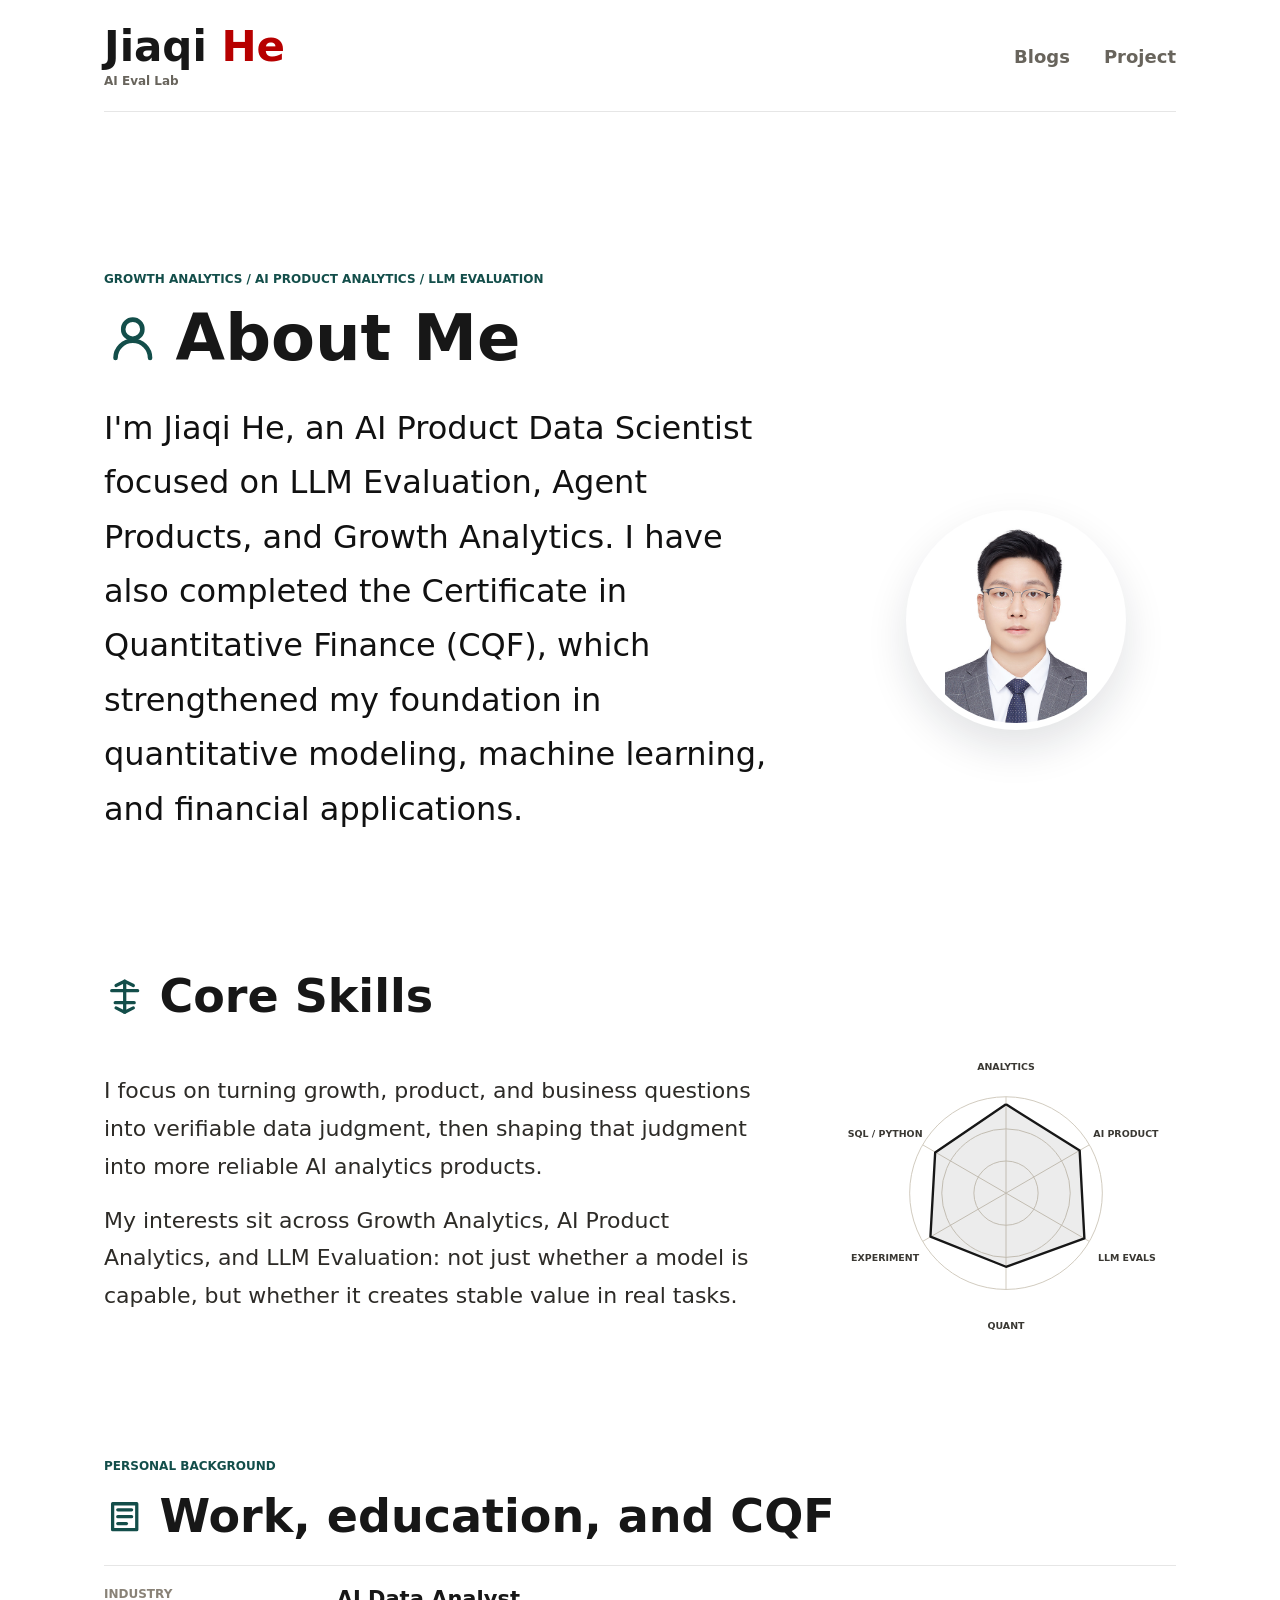
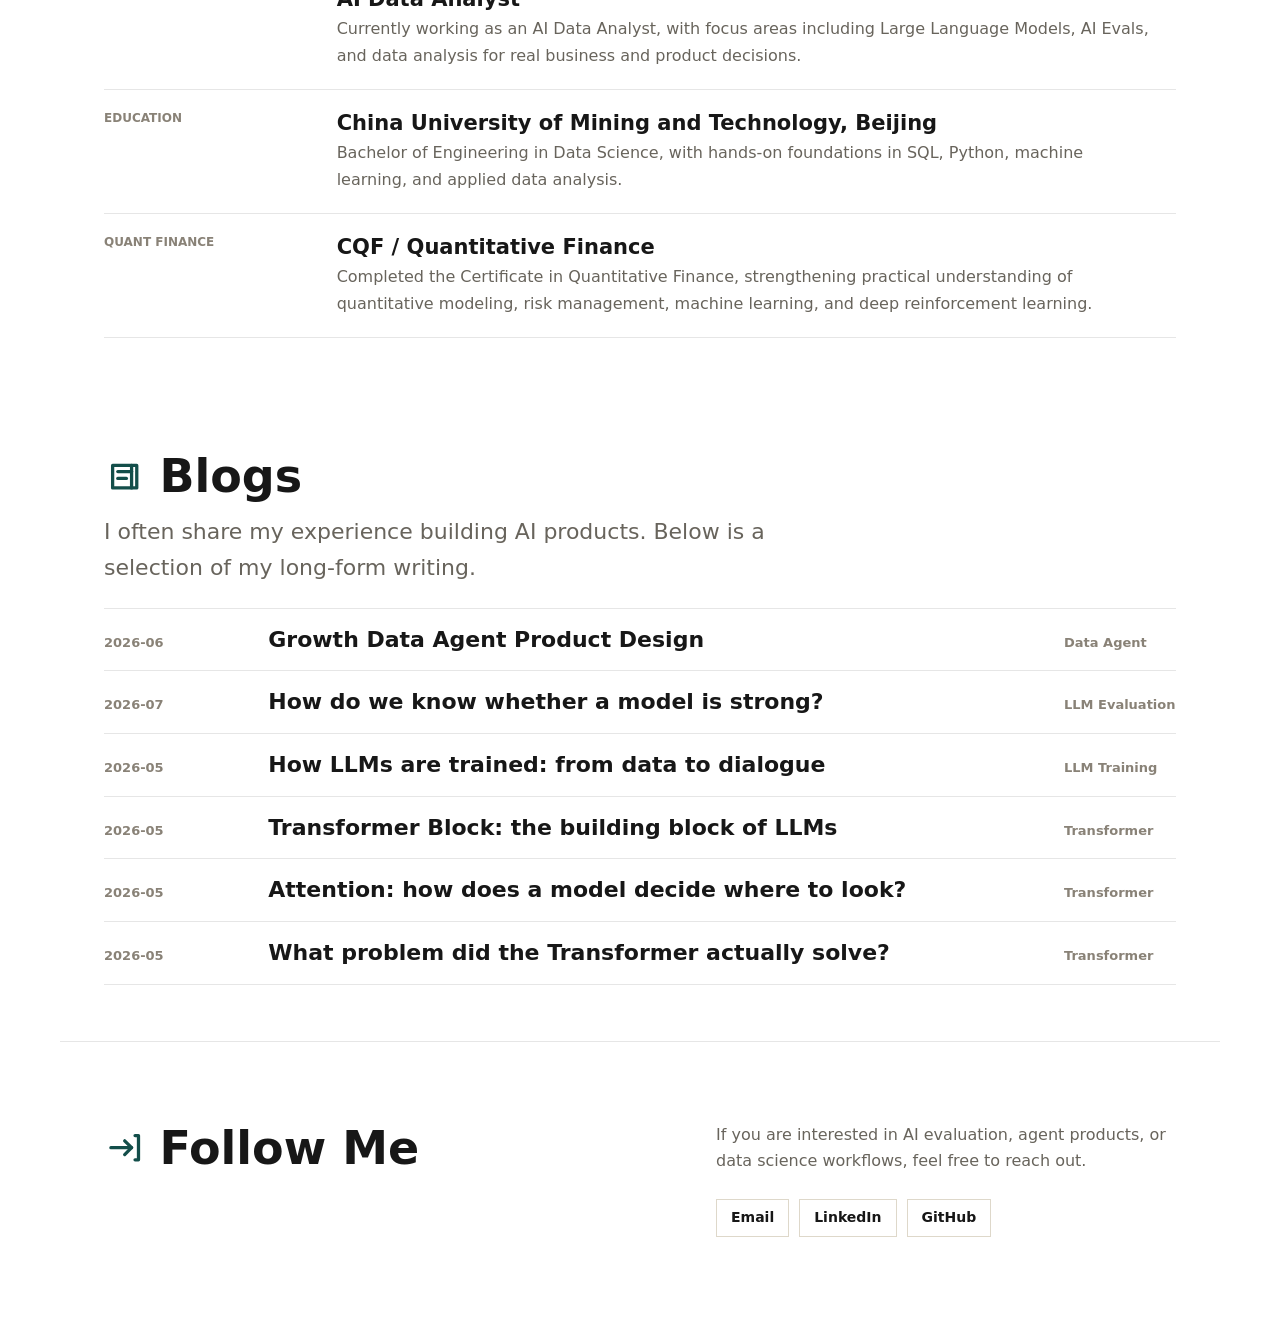
==== commit 6cdb04be: "style: unify model evaluation title in English" ====
--- a/index.html
+++ b/index.html
@@ -155,7 +155,7 @@
           </a>
           <a class="post-row" href="articles/model-evaluation.html">
             <time>2026-07</time>
-            <span>LLM 评估：如何判断模型到底强不强？</span>
+            <span>How do we know whether a model is strong?</span>
             <em>LLM Evaluation</em>
           </a>
           <a class="post-row" href="articles/llm-training.html">
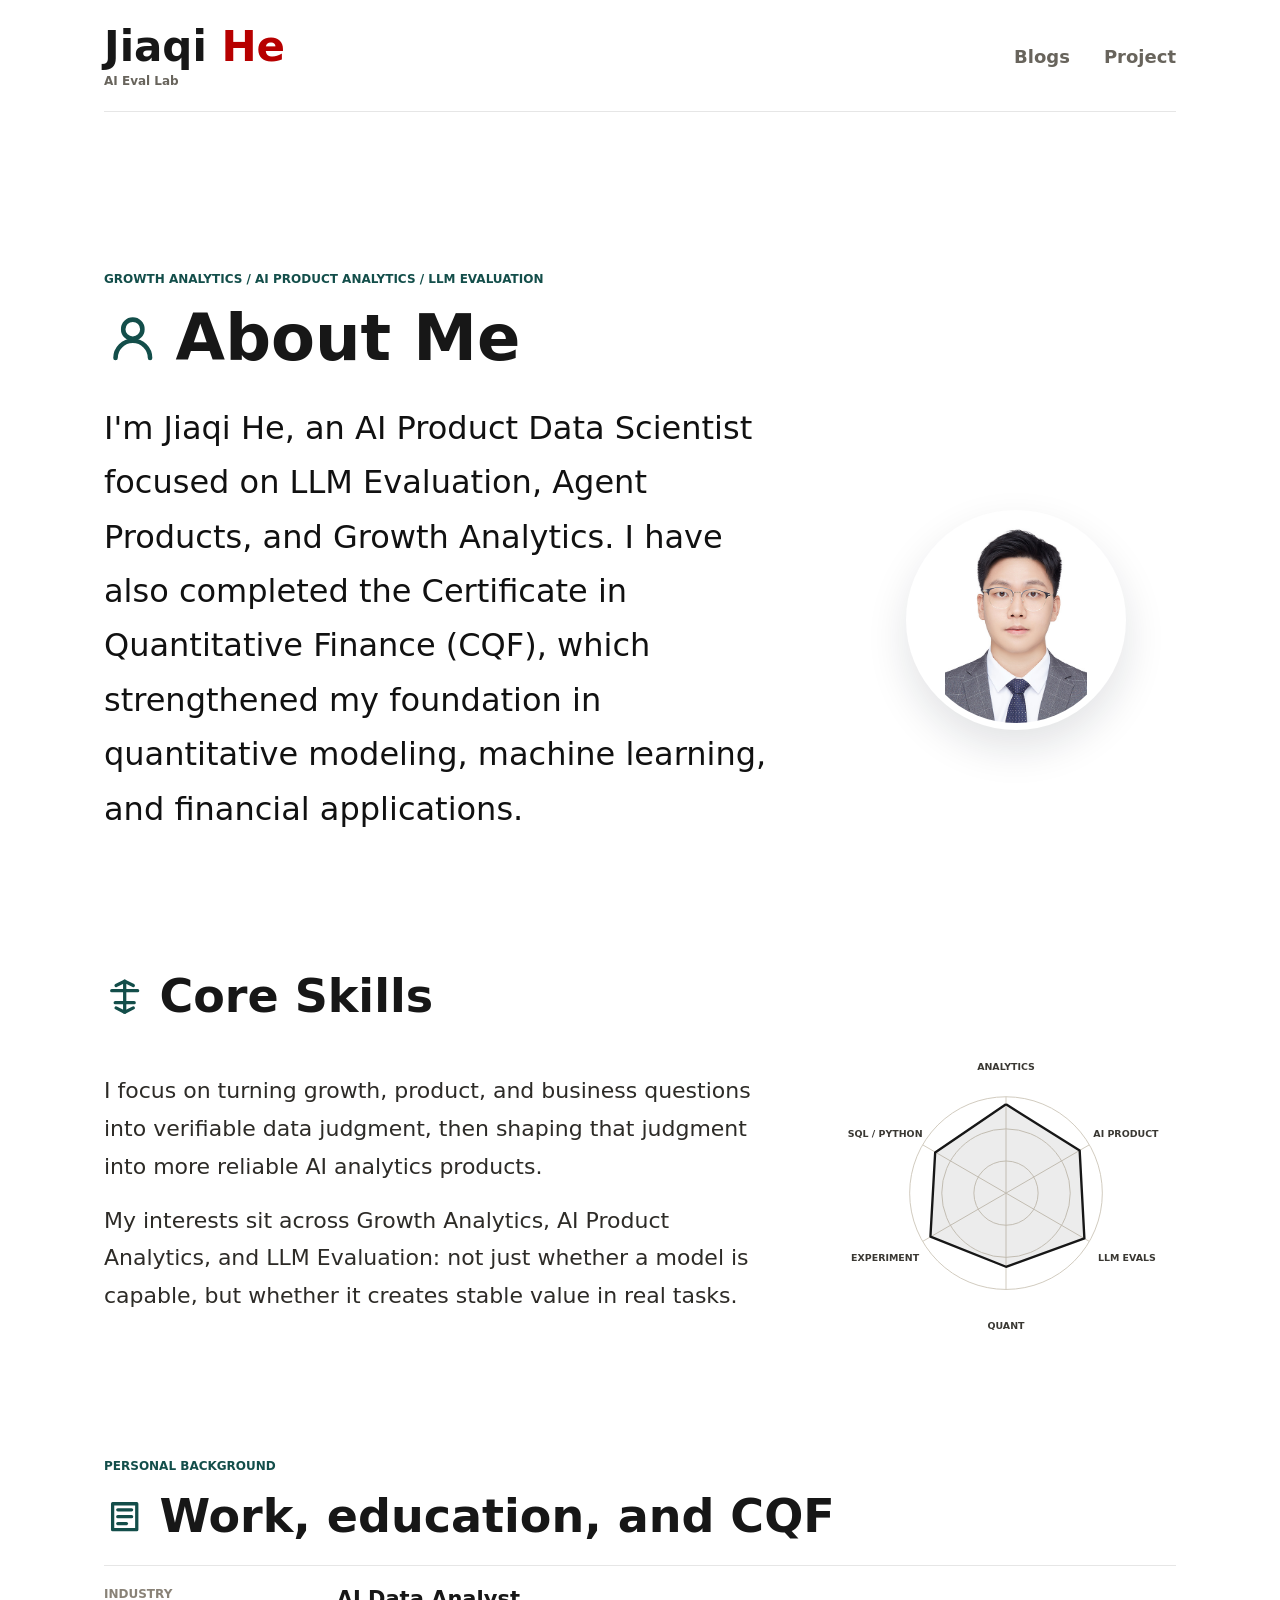
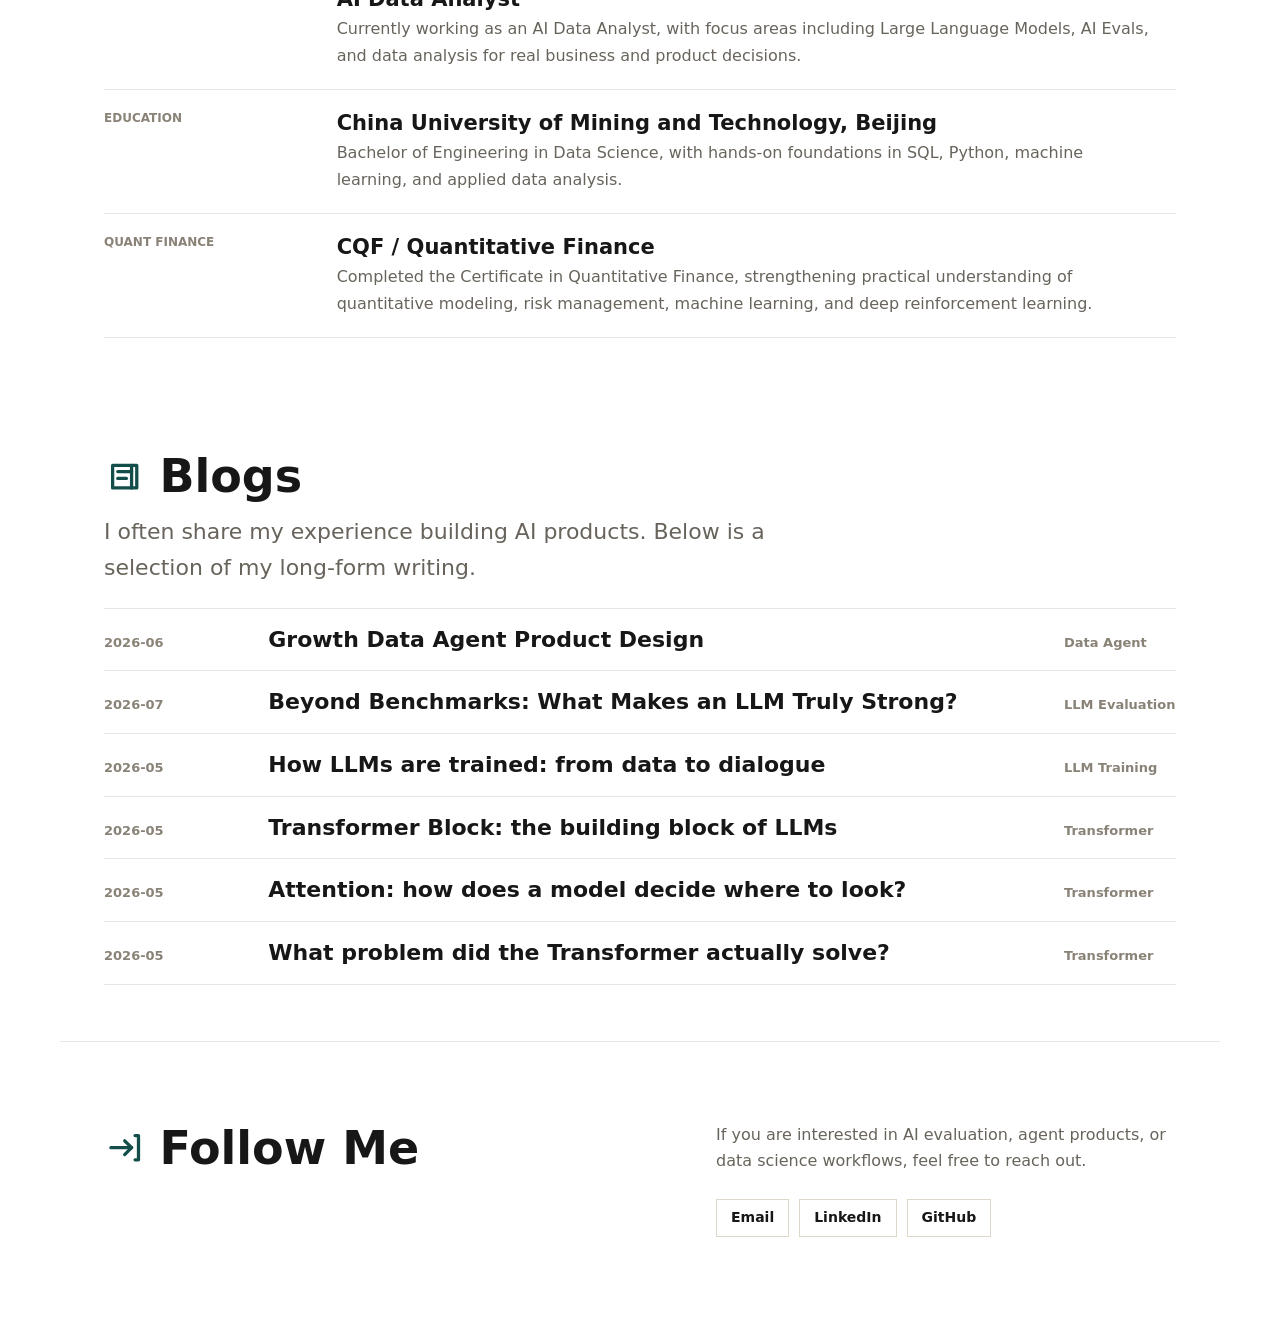
==== commit 49f51228: "style: refine LLM evaluation article title" ====
--- a/index.html
+++ b/index.html
@@ -155,7 +155,7 @@
           </a>
           <a class="post-row" href="articles/model-evaluation.html">
             <time>2026-07</time>
-            <span>How do we know whether a model is strong?</span>
+            <span>Beyond Benchmarks: What Makes an LLM Truly Strong?</span>
             <em>LLM Evaluation</em>
           </a>
           <a class="post-row" href="articles/llm-training.html">
